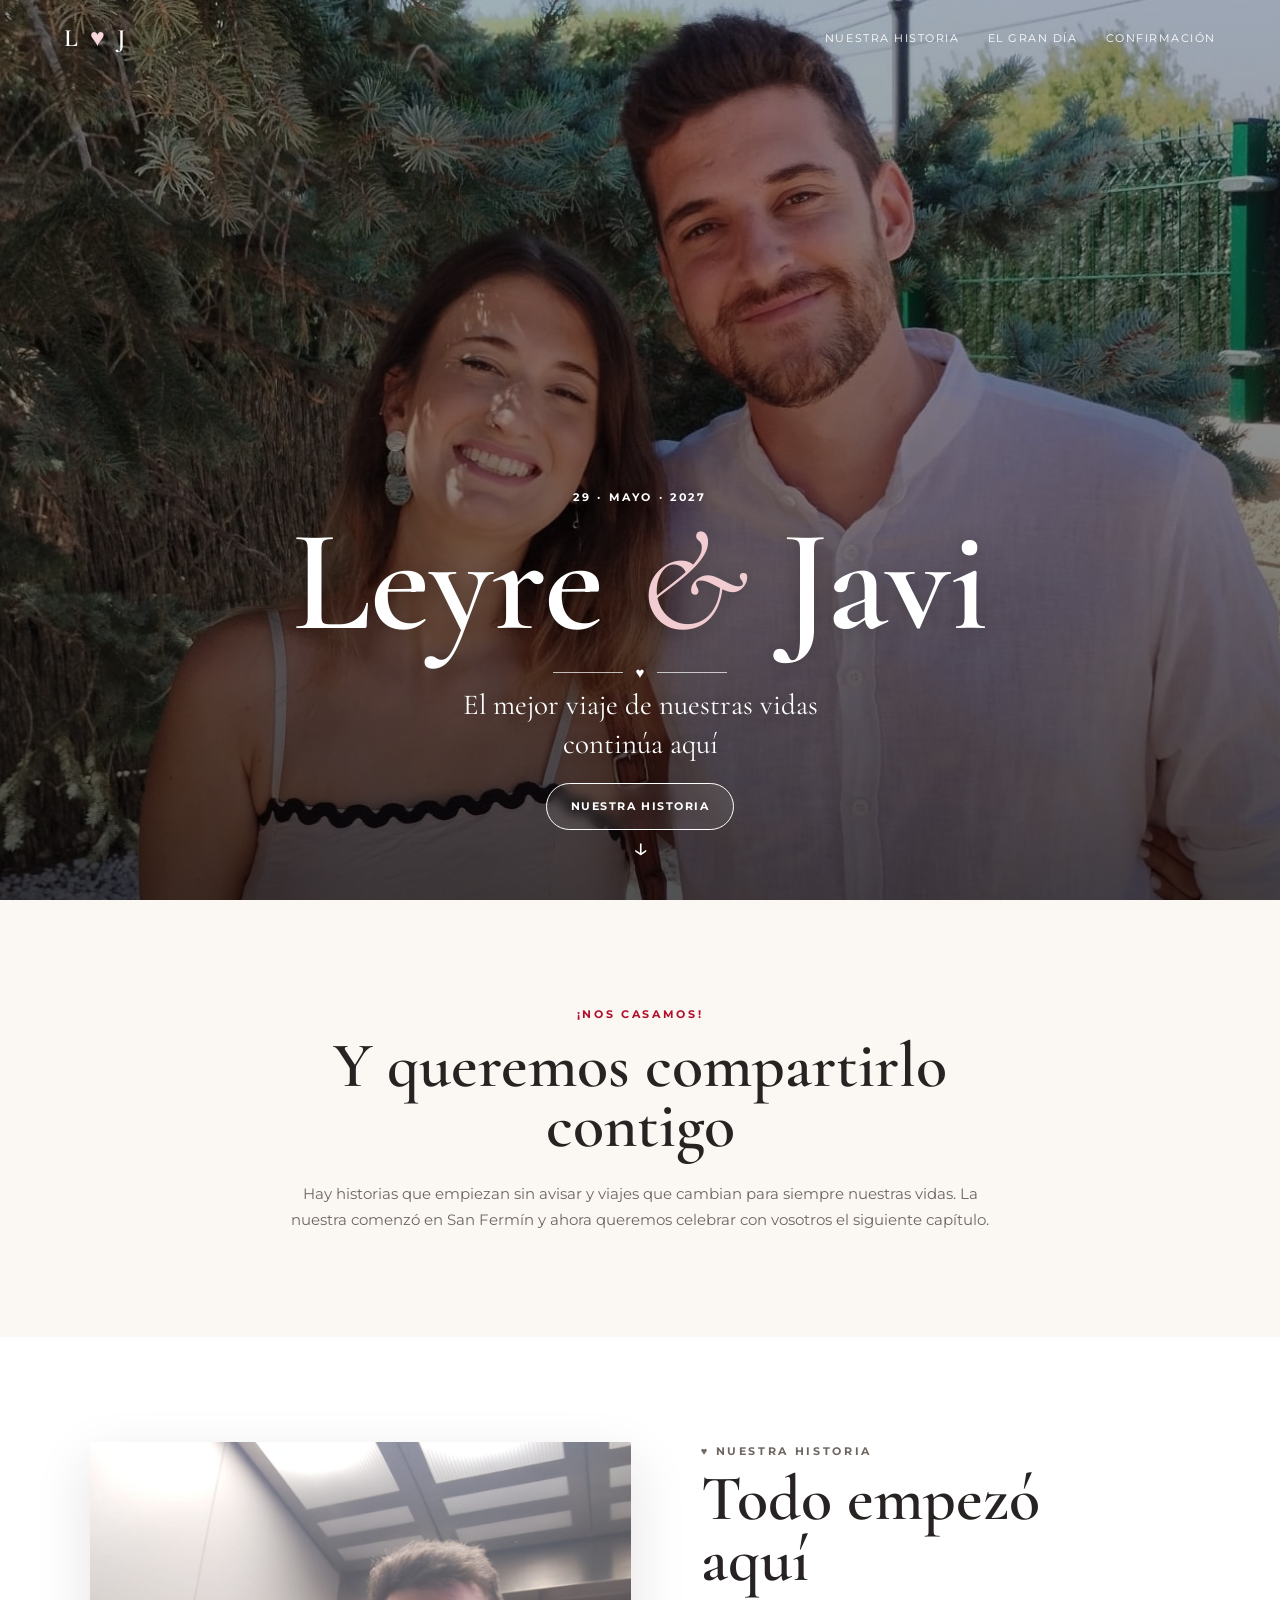
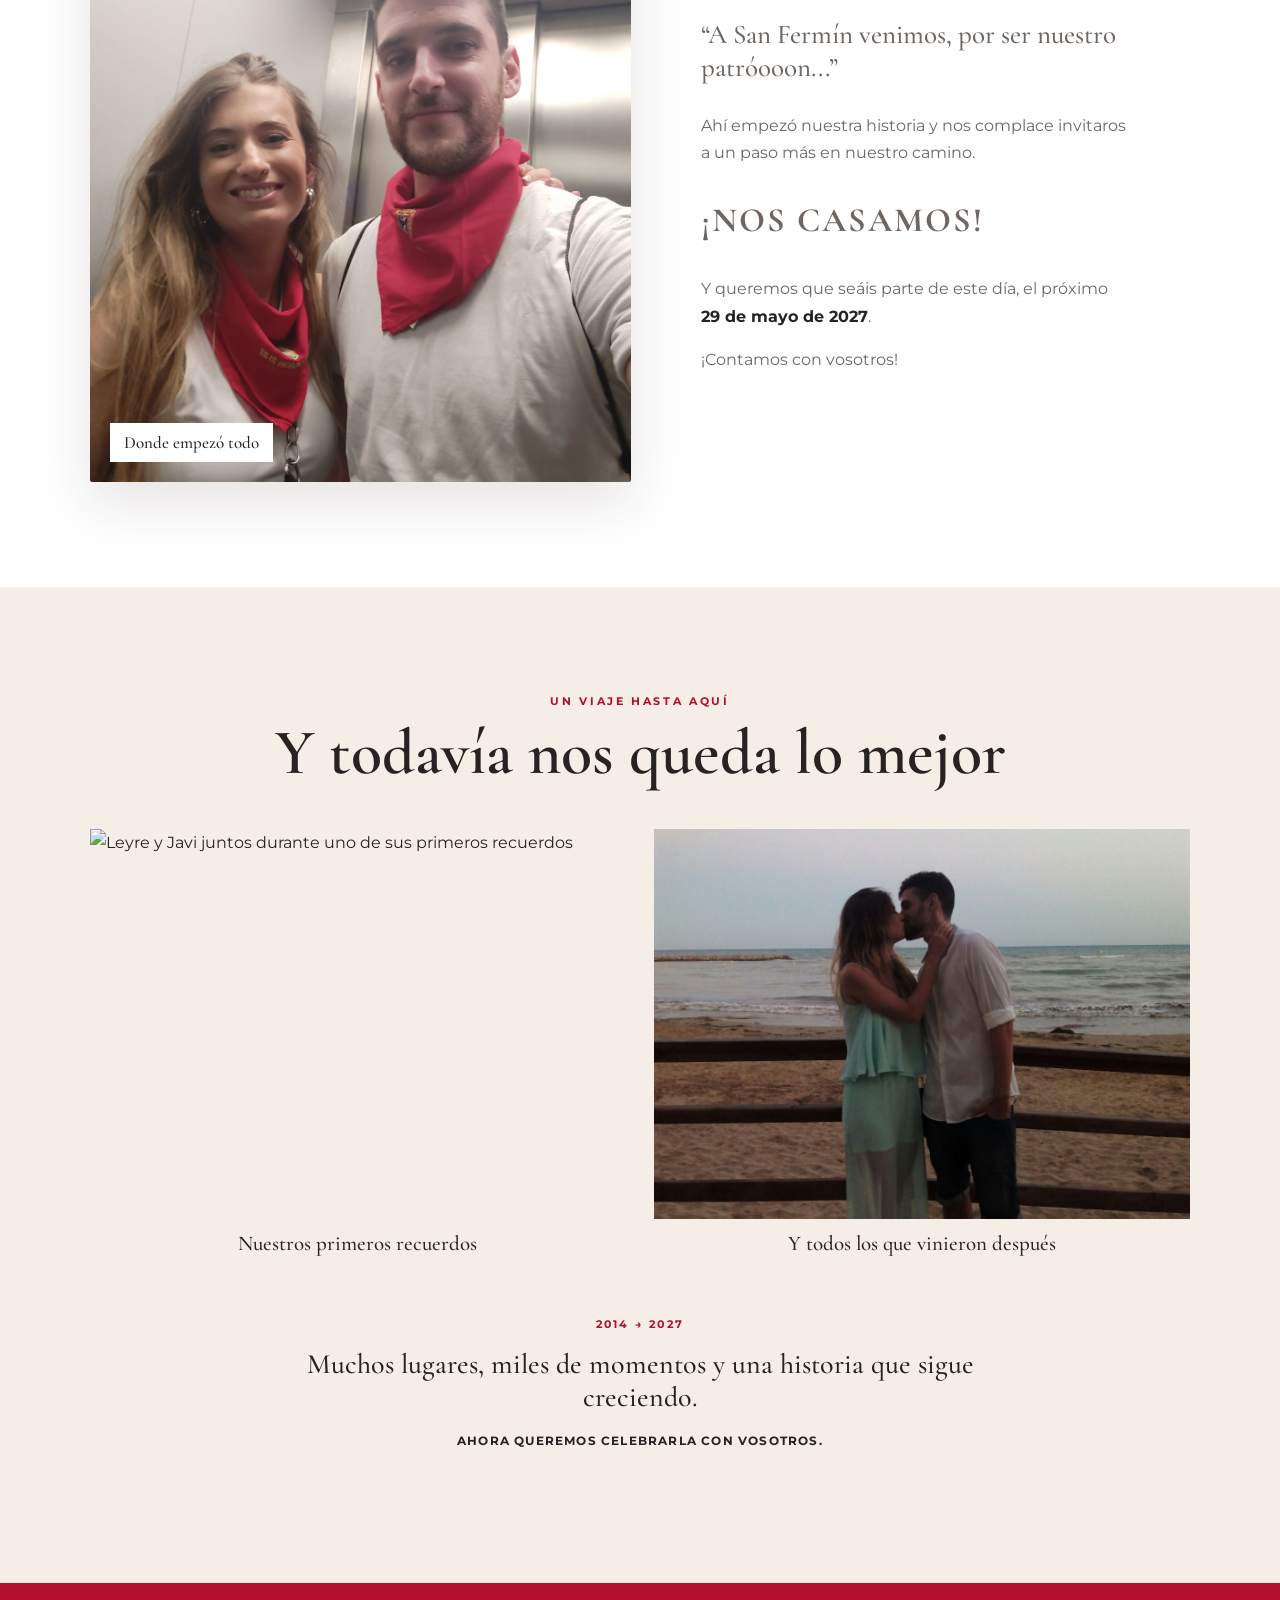
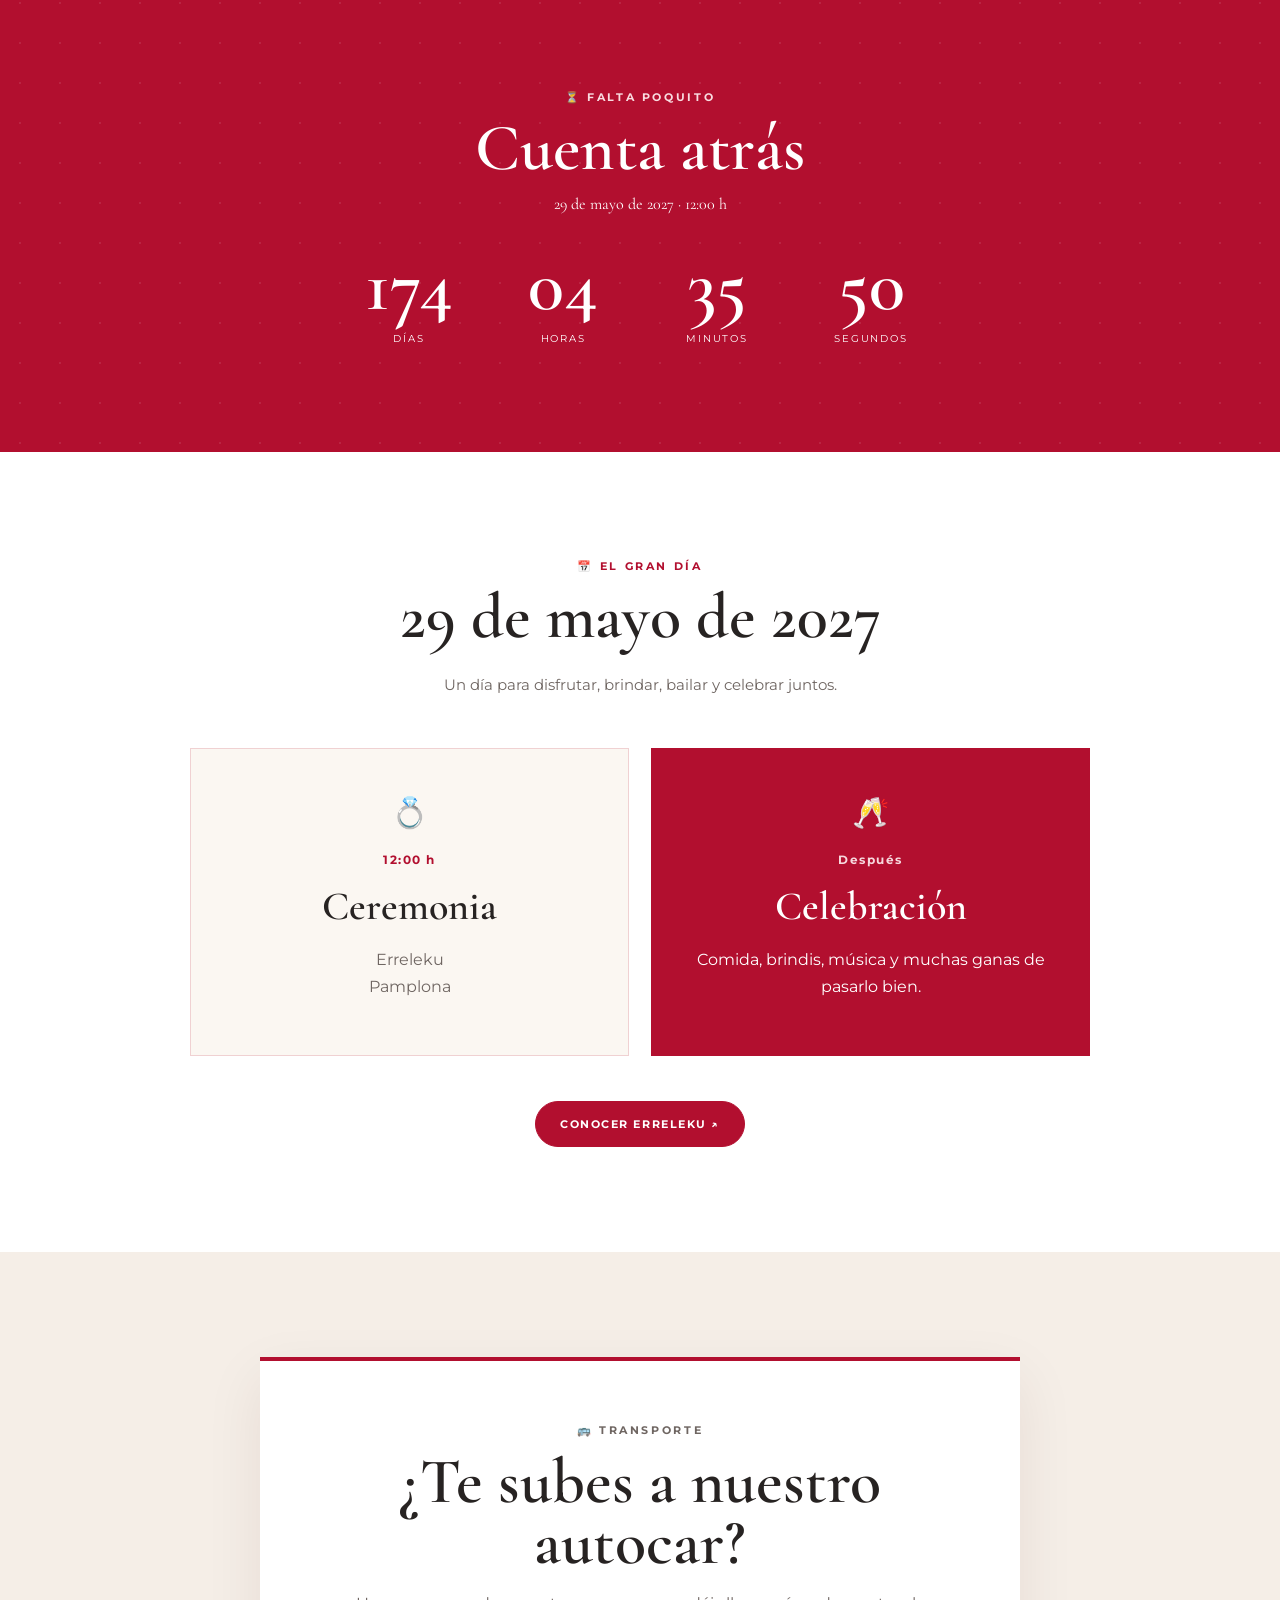
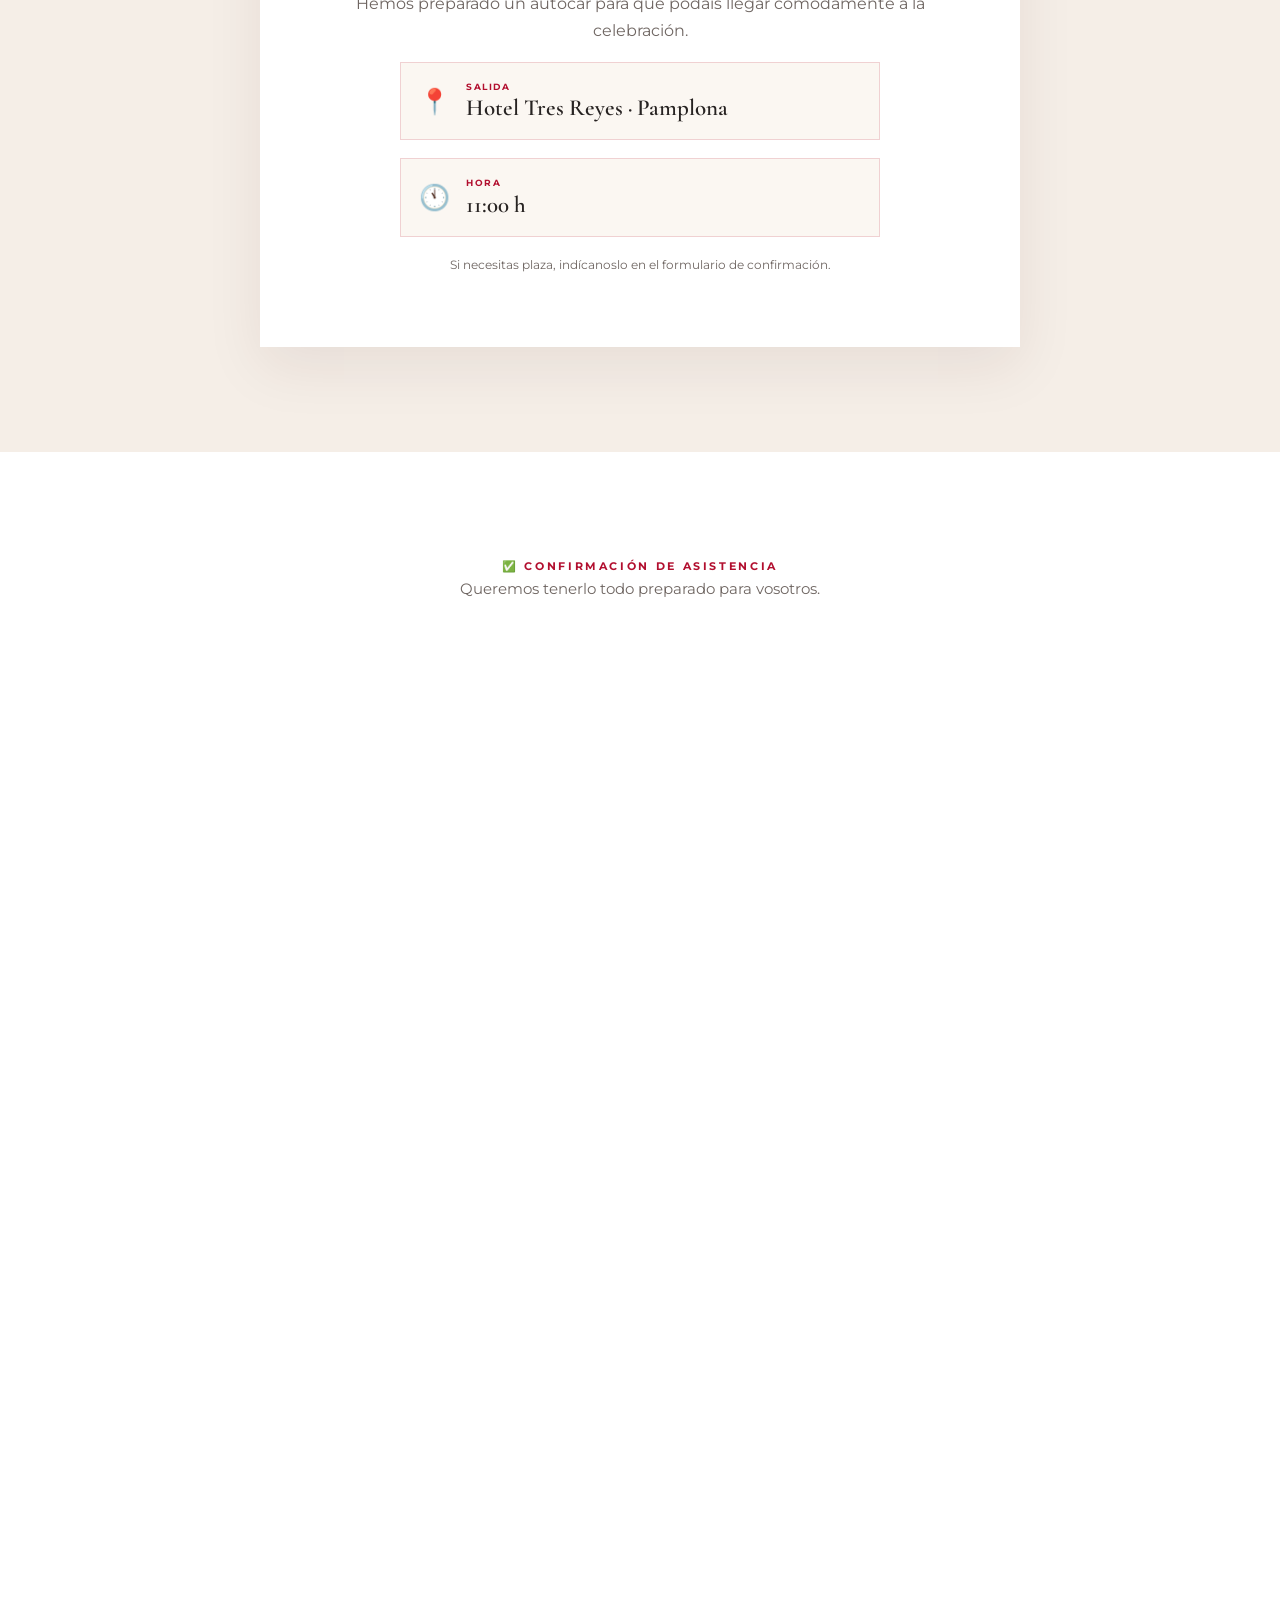
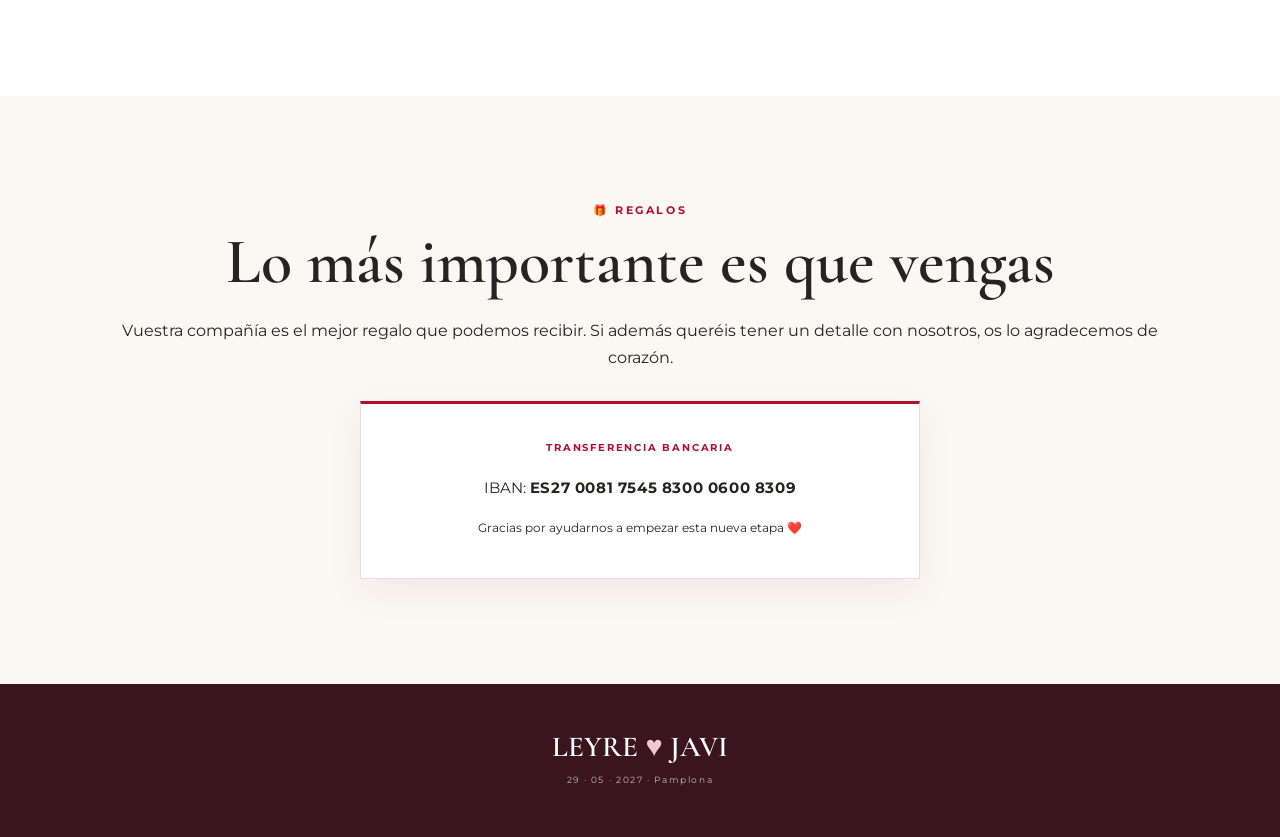
==== index.html @ 4e3e21c8 "Add files via upload" ====
<!DOCTYPE html>
<html lang="es">
<head>
  <meta charset="UTF-8" />
  <meta name="viewport" content="width=device-width, initial-scale=1.0" />
  <meta name="theme-color" content="#b20f2f" />
  <meta name="description" content="Acompaña a Leyre y Javi el 29 de mayo de 2027 en Erreleku, Pamplona. Toda la información de la boda y confirmación de asistencia." />
  <meta name="color-scheme" content="light" />
  <title>Leyre & Javi · 29.05.2027</title>
  <link rel="preconnect" href="https://fonts.googleapis.com">
  <link rel="preconnect" href="https://fonts.gstatic.com" crossorigin>
  <link href="https://fonts.googleapis.com/css2?family=Cormorant+Garamond:wght@400;500;600;700&family=Montserrat:wght@400;500;600;700&display=swap" rel="stylesheet">
  <link rel="stylesheet" href="styles.css" />
</head>
<body>
  <header class="hero" id="inicio">
    <img class="hero-image" src="leyre-javi-portada.jpeg" alt="Leyre y Javi" />
    <div class="hero-shade"></div>
    <nav class="nav">
      <a class="brand" href="#inicio">L <span>♥</span> J</a>
      <div class="nav-links">
        <a href="#historia">Nuestra historia</a>
        <a href="#dia">El gran día</a>
        <a href="#confirmacion">Confirmación</a>
      </div>
    </nav>
    <div class="hero-content">
      <p class="eyebrow">29 · MAYO · 2027</p>
      <h1>Leyre <em>&</em> Javi</h1>
      <div class="hero-rule"><span></span> ♥ <span></span></div>
      <p class="hero-subtitle">El mejor viaje de nuestras vidas<br>continúa aquí</p>
      <a class="button light" href="#historia">Nuestra historia</a>
    </div>
    <a class="scroll" href="#historia" aria-label="Bajar">↓</a>
  </header>

  <main>
    <section class="intro section">
      <p class="kicker">¡NOS CASAMOS!</p>
      <h2>Y queremos compartirlo contigo</h2>
      <p>Hay historias que empiezan sin avisar y viajes que cambian para siempre nuestras vidas. La nuestra comenzó en San Fermín y ahora queremos celebrar con vosotros el siguiente capítulo.</p>
    </section>

    <section id="historia" class="story section">
      <div class="story-main-photo photo-frame">
        <img src="leyre-javi-san-fermin.jpeg" alt="Leyre y Javi en San Fermín">
        <span class="photo-note">Donde empezó todo</span>
      </div>
      <div class="story-copy">
        <p class="kicker">♥ Nuestra historia</p>
        <h2>Todo empezó aquí</h2>
        <p class="quote">“A San Fermín venimos, por ser nuestro patróooon...”</p>
        <p>Ahí empezó nuestra historia y nos complace invitaros a un paso más en nuestro camino.</p>
        <p class="big-red">¡NOS CASAMOS!</p>
        <p>Y queremos que seáis parte de este día, el próximo <strong>29 de mayo de 2027</strong>.</p>
        <p>¡Contamos con vosotros!</p>
      </div>
    </section>

    <section class="journey section">
      <div class="journey-heading">
        <p class="kicker">Un viaje hasta aquí</p>
        <h2>Y todavía nos queda lo mejor</h2>
      </div>
      <div class="journey-grid">
        <figure>
          <img src="Gemini_Generated_Image" alt="Leyre y Javi juntos durante uno de sus primeros recuerdos">
          <figcaption>Nuestros primeros recuerdos</figcaption>
        </figure>
        <figure class="journey-feature">
          <img src="leyre-javi-playa.jpg" alt="Leyre y Javi junto al mar">
          <figcaption>Y todos los que vinieron después</figcaption>
        </figure>
        <div class="journey-text journey-text-wide"><span>2014 → 2027</span><p>Muchos lugares, miles de momentos y una historia que sigue creciendo.</p><strong>Ahora queremos celebrarla con vosotros.</strong></div>
      </div>
    </section>

    <section class="countdown-section section">
      <div class="pattern"></div>
      <div class="countdown-content">
        <p class="kicker">⏳ Falta poquito</p>
        <h2>Cuenta atrás</h2>
        <p class="countdown-date">29 de mayo de 2027 · 12:00 h</p>
        <div class="countdown" id="countdown">
          <div><strong id="days">000</strong><span>días</span></div>
          <div><strong id="hours">00</strong><span>horas</span></div>
          <div><strong id="minutes">00</strong><span>minutos</span></div>
          <div><strong id="seconds">00</strong><span>segundos</span></div>
        </div>
      </div>
    </section>

    <section id="dia" class="day section">
      <div class="section-heading">
        <p class="kicker">📅 El gran día</p>
        <h2>29 de mayo de 2027</h2>
        <p>Un día para disfrutar, brindar, bailar y celebrar juntos.</p>
      </div>
      <div class="timeline">
        <article class="event-card"><div class="event-icon">💍</div><p class="time">12:00 h</p><h3>Ceremonia</h3><p>Erreleku<br>Pamplona</p></article>
        <article class="event-card featured"><div class="event-icon">🥂</div><p class="time">Después</p><h3>Celebración</h3><p>Comida, brindis, música y muchas ganas de pasarlo bien.</p></article>
      </div>
      <a class="button" href="https://asadorerreleku.es/" target="_blank" rel="noopener noreferrer">Conocer Erreleku ↗</a>
    </section>

    <section class="bus section">
      <div class="bus-card">
        <p class="kicker">🚌 Transporte</p>
        <h2>¿Te subes a nuestro autocar?</h2>
        <p>Hemos preparado un autocar para que podáis llegar cómodamente a la celebración.</p>
        <div class="bus-detail"><span>📍</span><div><small>Salida</small><strong>Hotel Tres Reyes · Pamplona</strong></div></div>
        <div class="bus-detail"><span>🕚</span><div><small>Hora</small><strong>11:00 h</strong></div></div>
        <p class="bus-note">Si necesitas plaza, indícanoslo en el formulario de confirmación.</p>
      </div>
    </section>

    <section id="confirmacion" class="form-section section">
      <div class="section-heading">
        <p class="kicker">✅ Confirmación de asistencia</p>
        <p>Queremos tenerlo todo preparado para vosotros.</p>
      </div>
<div style="display: flex; justify-content: center; align-items: center; width: 100%; padding: 20px 0;">
    <iframe 
        src="https://docs.google.com/forms/d/e/1FAIpQLSeOpSRB6mVe7F-8yt76CAaBndwCuj9ku6tk3yL2OIfpjAcFjA/viewform?embedded=true" 
        width="640" 
        height="900" 
        frameborder="0" 
        marginheight="0" 
        marginwidth="0" 
        style="border:none; width: 100%; max-width: 640px; margin: 0 auto;">
        Cargando…
    </iframe>
</div>
    </section>

  </main>
<section class="gifts section">
      <p class="kicker">🎁 Regalos</p>
      <h2>Lo más importante es que vengas</h2>
      <p>Vuestra compañía es el mejor regalo que podemos recibir. Si además queréis tener un detalle con nosotros, os lo agradecemos de corazón.</p>
      <div class="account-card"><span class="account-label">TRANSFERENCIA BANCARIA</span><p class="account-number">IBAN: <strong>ES27 0081 7545 8300 0600 8309</strong></p><p class="account-note">Gracias por ayudarnos a empezar esta nueva etapa ❤️</p></div>
    </section>
  <footer><p>LEYRE <span>♥</span> JAVI</p><small>29 · 05 · 2027 · Pamplona</small></footer>
  <script src="script.js"></script>
</body>
</html>
---- styles.css ----
:root{--red:#b20f2f;--red-dark:#7f0821;--cream:#fbf7f2;--ink:#272322;--muted:#6f6662;--white:#fff;--line:rgba(178,15,47,.16)}
*{box-sizing:border-box}html{scroll-behavior:smooth}body{margin:0;color:var(--ink);background:var(--cream);font-family:Montserrat,Arial,sans-serif;line-height:1.7}img{display:block;max-width:100%}a{text-decoration:none;color:inherit}.section{padding:105px 7vw;position:relative}.hero{height:100vh;min-height:690px;position:relative;display:grid;place-items:center;overflow:hidden;color:#fff}.hero-image{position:absolute;inset:0;width:100%;height:100%;object-fit:cover;object-position:center 48%;transform:scale(1.08);filter:saturate(.88)}.hero-shade{position:absolute;inset:0;background:linear-gradient(180deg,rgba(0,0,0,.28),rgba(0,0,0,.48) 58%,rgba(0,0,0,.68))}.nav{position:absolute;top:0;left:0;right:0;z-index:3;display:flex;align-items:center;justify-content:space-between;padding:26px 5vw}.brand{font:600 25px/1 'Cormorant Garamond',serif;letter-spacing:.12em}.brand span{color:#f6d6d8}.nav-links{display:flex;gap:28px;font-size:11px;text-transform:uppercase;letter-spacing:.14em}.hero-content{position:relative;z-index:2;text-align:center;margin-top:55px;text-shadow:0 2px 18px rgba(0,0,0,.2)}.eyebrow,.kicker{font-size:11px;font-weight:700;letter-spacing:.24em;text-transform:uppercase}.hero h1{font:600 clamp(70px,12vw,145px)/.78 'Cormorant Garamond',serif;margin:26px 0 16px}.hero h1 em{font-weight:400;color:#f1cdd2}.hero-rule{display:flex;align-items:center;justify-content:center;gap:13px;font-size:15px}.hero-rule span{width:70px;height:1px;background:rgba(255,255,255,.7)}.hero-subtitle{font:400 clamp(19px,2.4vw,29px)/1.35 'Cormorant Garamond',serif;margin:22px 0 30px}.button{display:inline-block;border:1px solid var(--red);background:var(--red);color:#fff;padding:13px 24px;border-radius:100px;font-size:11px;font-weight:700;letter-spacing:.14em;text-transform:uppercase;transition:.25s}.button:hover{transform:translateY(-2px);background:var(--red-dark)}.button.light{border-color:#fff;background:rgba(255,255,255,.08);backdrop-filter:blur(6px)}.button.light:hover{background:#fff;color:var(--red)}.scroll{position:absolute;bottom:28px;z-index:3;color:#fff;font-size:28px;animation:bounce 1.8s infinite}@keyframes bounce{50%{transform:translateY(7px)}}
.intro{text-align:center;max-width:880px;margin:auto}.intro h2,.section-heading h2,.story h2,.journey h2,.bus h2,.gifts h2{font:600 clamp(42px,5vw,67px)/.95 'Cormorant Garamond',serif;margin:12px 0 24px}.intro>p:last-child,.section-heading>p:last-child{max-width:720px;margin:auto;color:var(--muted);font-size:15px}.kicker{color:var(--red);margin:0}.story{display:grid;grid-template-columns:minmax(300px,1.05fr) minmax(300px,.95fr);gap:70px;align-items:center;background:#fff}.story-main-photo{grid-row:span 2}.photo-frame{position:relative}.photo-frame img{width:100%;height:640px;object-fit:cover;border-radius:2px;box-shadow:0 20px 55px rgba(61,29,29,.13)}.photo-note{position:absolute;left:20px;bottom:20px;background:#fff;padding:9px 14px;font:500 17px 'Cormorant Garamond',serif}.story-copy{padding-right:5vw}.story-copy h2{margin-top:8px}.quote{font:500 27px/1.25 'Cormorant Garamond',serif;color:var(--red)}.big-red{font:700 34px 'Cormorant Garamond',serif;color:var(--red);letter-spacing:.06em}.story-copy p{color:var(--muted)}.story-copy strong{color:var(--ink)}.journey{background:#f5eee7}.journey-heading{text-align:center;margin-bottom:45px}.journey-grid{max-width:1120px;margin:auto;display:grid;grid-template-columns:1fr 1fr;gap:28px;align-items:start}.journey figure{margin:0}.journey figure img{height:390px;width:100%;object-fit:cover}.journey-feature img{height:390px}.journey figcaption{font:500 21px 'Cormorant Garamond',serif;padding:12px 0 0;text-align:center;color:var(--ink)}.journey-text{padding:25px 10px;grid-column:1/-1;text-align:center}.journey-text span{font-size:11px;letter-spacing:.2em;color:var(--red);font-weight:700}.journey-text p{font:500 28px/1.18 'Cormorant Garamond',serif;max-width:700px;margin:12px auto}.journey-text strong{font-size:12px;text-transform:uppercase;letter-spacing:.1em}.countdown-section{overflow:hidden;background:var(--red);color:#fff;text-align:center}.pattern{position:absolute;inset:0;opacity:.09;background-image:radial-gradient(circle at 20px 20px,#fff 1.2px,transparent 1.3px);background-size:40px 40px}.countdown-content{position:relative}.countdown-content .kicker{color:#f9dce0}.countdown-content h2{font:600 66px/.9 'Cormorant Garamond',serif;margin:12px 0}.countdown-date{font:16px 'Cormorant Garamond',serif}.countdown{display:flex;justify-content:center;gap:clamp(18px,5vw,75px);margin-top:38px}.countdown div{min-width:90px}.countdown strong{display:block;font:600 clamp(42px,6vw,75px)/.9 'Cormorant Garamond',serif}.countdown span{display:block;font-size:10px;text-transform:uppercase;letter-spacing:.18em;margin-top:10px}.day{background:#fff;text-align:center}.section-heading{text-align:center;margin-bottom:50px}.timeline{max-width:900px;margin:0 auto 45px;display:grid;grid-template-columns:1fr 1fr;gap:22px}.event-card{padding:38px 28px;border:1px solid var(--line);background:var(--cream)}.event-card.featured{background:var(--red);color:#fff;border-color:var(--red)}.event-icon{font-size:30px}.time{color:var(--red);font-weight:700;font-size:12px;letter-spacing:.12em}.featured .time{color:#f7d9de}.event-card h3{font:600 40px 'Cormorant Garamond',serif;margin:4px}.event-card p:last-child{color:var(--muted)}.featured p:last-child{color:#fff}.bus{background:#f5eee7;text-align:center}.bus-card{max-width:760px;margin:auto;padding:60px 7vw;background:#fff;box-shadow:0 20px 55px rgba(61,29,29,.08);border-top:4px solid var(--red)}.bus h2{margin-bottom:15px}.bus-card>p{color:var(--muted)}.bus-detail{display:flex;gap:16px;text-align:left;align-items:center;max-width:480px;margin:18px auto;padding:16px 18px;border:1px solid var(--line);background:var(--cream)}.bus-detail>span{font-size:25px}.bus-detail small{display:block;color:var(--red);font-size:9px;font-weight:700;letter-spacing:.18em;text-transform:uppercase}.bus-detail strong{font:600 23px 'Cormorant Garamond',serif}.bus-note{font-size:12px!important}.form-section{background:#fff}.rsvp-form{max-width:700px;margin:auto;display:grid;gap:22px}.rsvp-form>label,.rsvp-form fieldset{display:block;border:0;margin:0;padding:0}.rsvp-form>label{font-size:11px;font-weight:700;letter-spacing:.12em;text-transform:uppercase}.rsvp-form input[type=text],.rsvp-form textarea{width:100%;margin-top:8px;padding:15px 16px;border:1px solid #ddd;border-radius:2px;background:#fff;font:14px Montserrat;color:var(--ink);resize:vertical}.rsvp-form fieldset{padding:22px;border:1px solid #e7ded8}.rsvp-form legend{font:600 25px 'Cormorant Garamond',serif;padding:0 8px}.choice{display:block;margin:10px 0;font-size:13px}.choice input{accent-color:var(--red);margin-right:8px}.field-note{font-size:11px;color:var(--muted);margin:8px 0}.gifts{text-align:center;background:var(--cream)}.gifts>p:last-child{max-width:650px;margin:auto;color:var(--muted)}footer{background:#3a151d;color:#fff;text-align:center;padding:45px 20px}footer p{font:600 29px 'Cormorant Garamond',serif;margin:0}footer span{color:#f2c7ce}footer small{font-size:9px;letter-spacing:.18em;opacity:.7}
@media(max-width:800px){.section{padding:78px 6vw}.nav-links{display:none}.hero{min-height:650px}.hero-image{object-position:center 48%;transform:scale(1.12)}.hero h1{font-size:76px}.story{grid-template-columns:1fr;gap:32px}.story-main-photo{grid-row:auto}.photo-frame img{height:470px}.story-copy{padding:0}.journey-grid{grid-template-columns:1fr}.journey figure img,.journey-feature img{height:420px}.journey-text{text-align:center}.timeline{grid-template-columns:1fr}.countdown{gap:9px}.countdown div{min-width:67px}.countdown strong{font-size:44px}.countdown span{font-size:8px}.bus-card{padding:45px 6vw}.bus-detail strong{font-size:20px}}
@media(max-width:430px){.hero h1{font-size:65px}.hero-subtitle{font-size:22px}.photo-frame img{height:420px}.countdown strong{font-size:37px}.countdown div{min-width:60px}.countdown span{letter-spacing:.08em}.bus-detail strong{font-size:18px}}

.account-card{max-width:560px;margin:30px auto 0;padding:28px 24px;background:#fff;border:1px solid var(--line);border-top:3px solid var(--red);box-shadow:0 12px 35px rgba(61,29,29,.06)}.account-label{font-size:10px;letter-spacing:.18em;color:var(--red);font-weight:700}.account-number{font-size:15px;color:var(--ink)!important;overflow-wrap:anywhere}.account-number strong{letter-spacing:.04em}.account-note{font-size:12px}

/* Acabado final: accesibilidad, foco visible y adaptación móvil */
:focus-visible{outline:3px solid #d68b99;outline-offset:4px}
button:disabled{opacity:.75;cursor:wait;transform:none}
.hero-image{object-position:center 43%;transform:scale(1.035)}
.submit-button{width:100%;justify-self:center;min-height:52px;cursor:pointer;font-family:Montserrat,Arial,sans-serif}
.submit-button span{margin-left:8px;color:#f8dce1}
.privacy-note{font-size:11px;line-height:1.6;text-align:center;color:var(--muted);margin:-8px auto 0;max-width:560px}
.account-number{line-height:1.9}
.account-number strong{display:inline-block}
.thanks-page{min-height:100vh;display:grid;place-items:center;padding:24px;background:linear-gradient(135deg,#fbf7f2 0%,#f5e7e4 100%)}
.thanks-card{width:min(100%,620px);padding:clamp(30px,7vw,70px);background:#fff;text-align:center;box-shadow:0 24px 70px rgba(61,29,29,.1);border-top:4px solid var(--red)}
.thanks-heart{font-size:36px;color:var(--red);margin:20px 0 0}
.thanks-card h1{font:600 clamp(48px,8vw,76px)/1 'Cormorant Garamond',serif;margin:8px 0 20px}
.thanks-card>p:not(.kicker):not(.thanks-date){color:var(--muted);max-width:430px;margin:0 auto 24px}
.thanks-date{font-size:10px;letter-spacing:.18em;color:var(--red);font-weight:700;margin:28px 0}
@media(max-width:800px){
  .hero{height:100svh;min-height:620px;max-height:900px}
  .hero-image{object-position:center 38%;transform:scale(1.025)}
  .nav{padding:20px 6vw}
  .hero-content{margin:35px 5vw 0}
  .section{padding:68px 6vw}
  .intro h2,.section-heading h2,.story h2,.journey h2,.bus h2,.gifts h2{line-height:1.02}
  .photo-frame img{height:auto;aspect-ratio:4/5;object-position:center 35%}
  .journey figure img,.journey-feature img{height:auto;aspect-ratio:4/3;object-fit:cover}
  .rsvp-form{gap:18px}
  .rsvp-form fieldset{padding:18px 16px}
  .rsvp-form legend{font-size:24px;line-height:1.15}
  .choice{display:flex;align-items:flex-start;gap:7px;padding:5px 0;line-height:1.5}
  .choice input{flex:0 0 auto;margin-top:4px;margin-right:4px;width:17px;height:17px}
  .rsvp-form input[type=text],.rsvp-form textarea{font-size:16px;padding:14px}
  .gifts{padding:28px 0}
  .account-card{padding:22px 16px;margin-top:22px}
  .account-number{font-size:13px}
  .account-number strong{font-size:14px;letter-spacing:.015em}
  .submit-button{position:relative;min-height:56px;font-size:12px}
}
@media(max-width:430px){
  .hero{min-height:590px}
  .hero-image{object-position:center 36%;transform:scale(1.02)}
  .hero h1{font-size:clamp(58px,15vw,68px)}
  .eyebrow{font-size:10px}
  .hero-subtitle{font-size:21px}
  .countdown{gap:6px}
  .countdown div{min-width:0;flex:1}
  .countdown strong{font-size:clamp(32px,9vw,39px)}
  .countdown span{font-size:8px;letter-spacing:.04em}
  .bus-detail{padding:13px 12px}
  .bus-detail strong{font-size:18px}
  .account-number strong{display:block;margin-top:4px}
}
@media(prefers-reduced-motion:reduce){html{scroll-behavior:auto}*,*::before,*::after{animation-duration:.01ms!important;animation-iteration-count:1!important;transition-duration:.01ms!important}}
.hero {
    background-position: center 20% !important;
    display: flex !important;
    flex-direction: column !important;
    justify-content: flex-end !important;
    padding-bottom: 50px !important;
}

.hero-content, .hero h1, .hero p {
    margin-top: auto !important;
    margin-bottom: 20px !important;
}
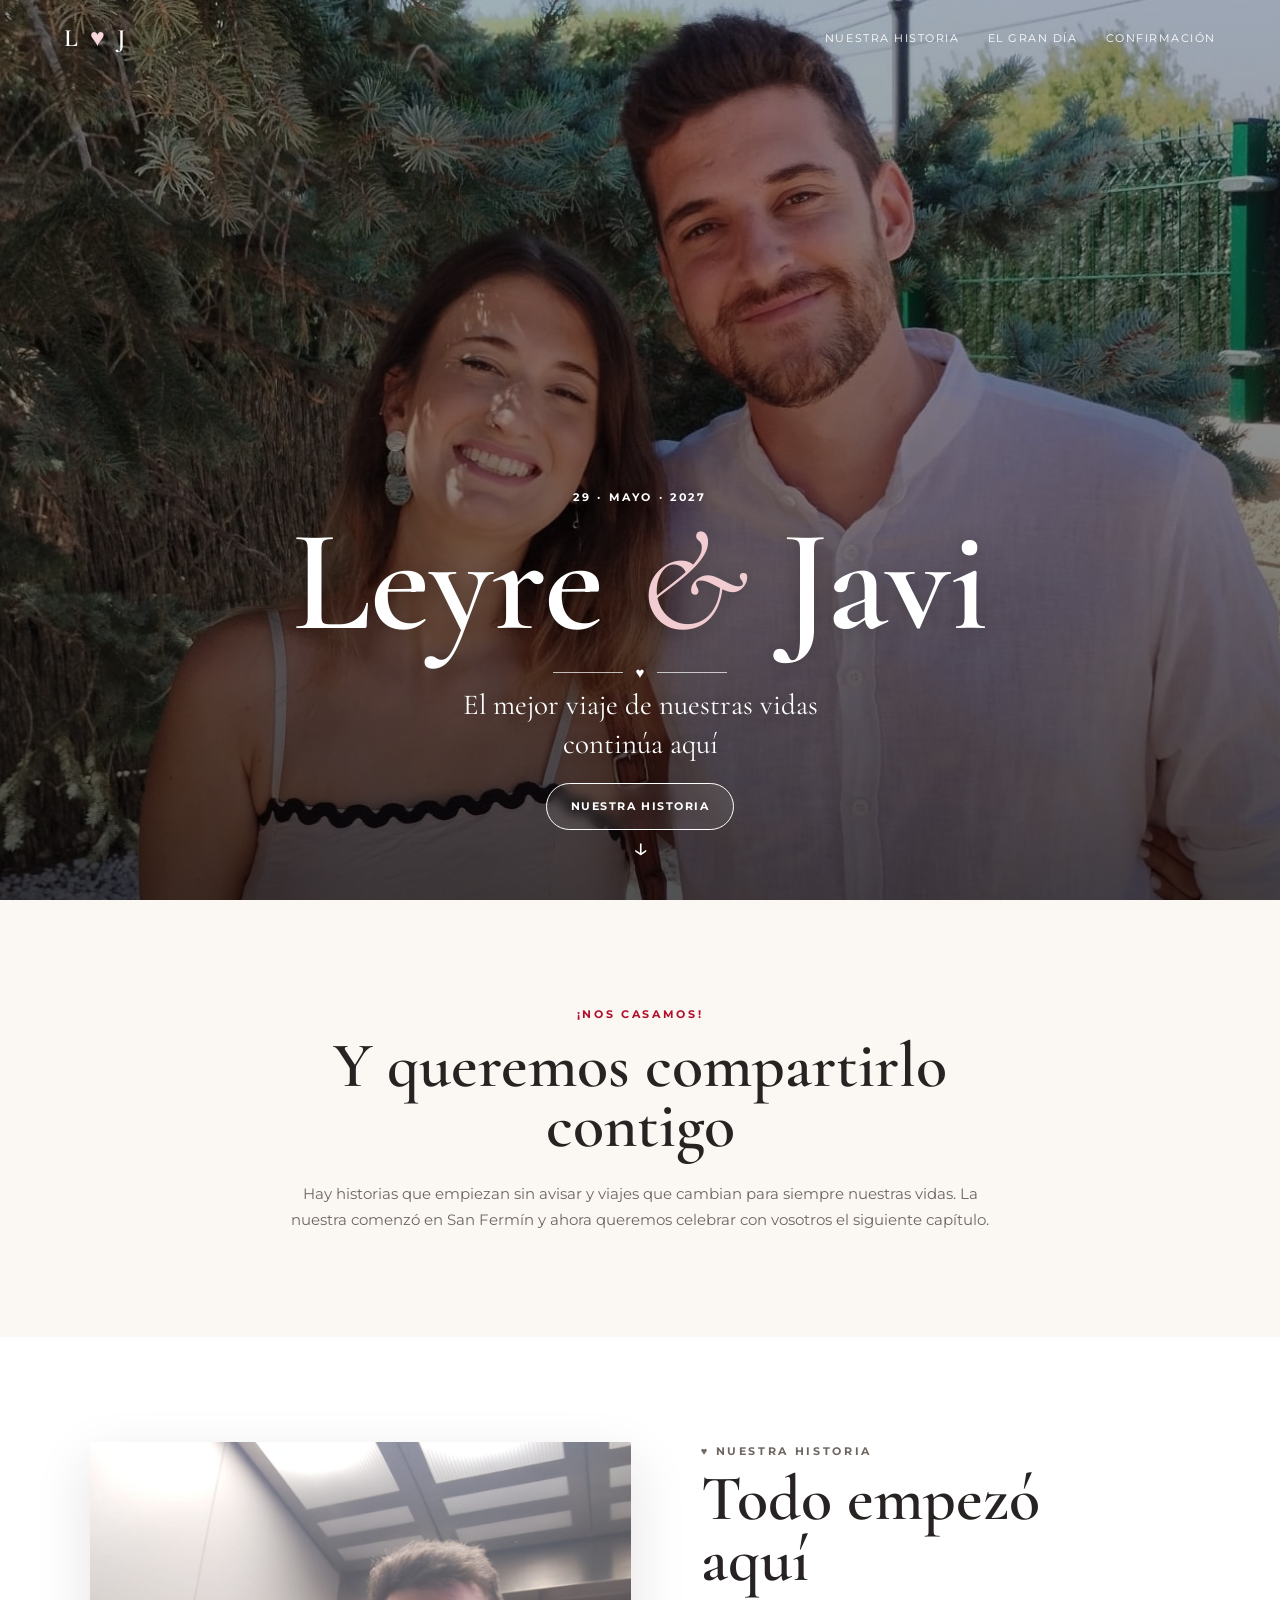
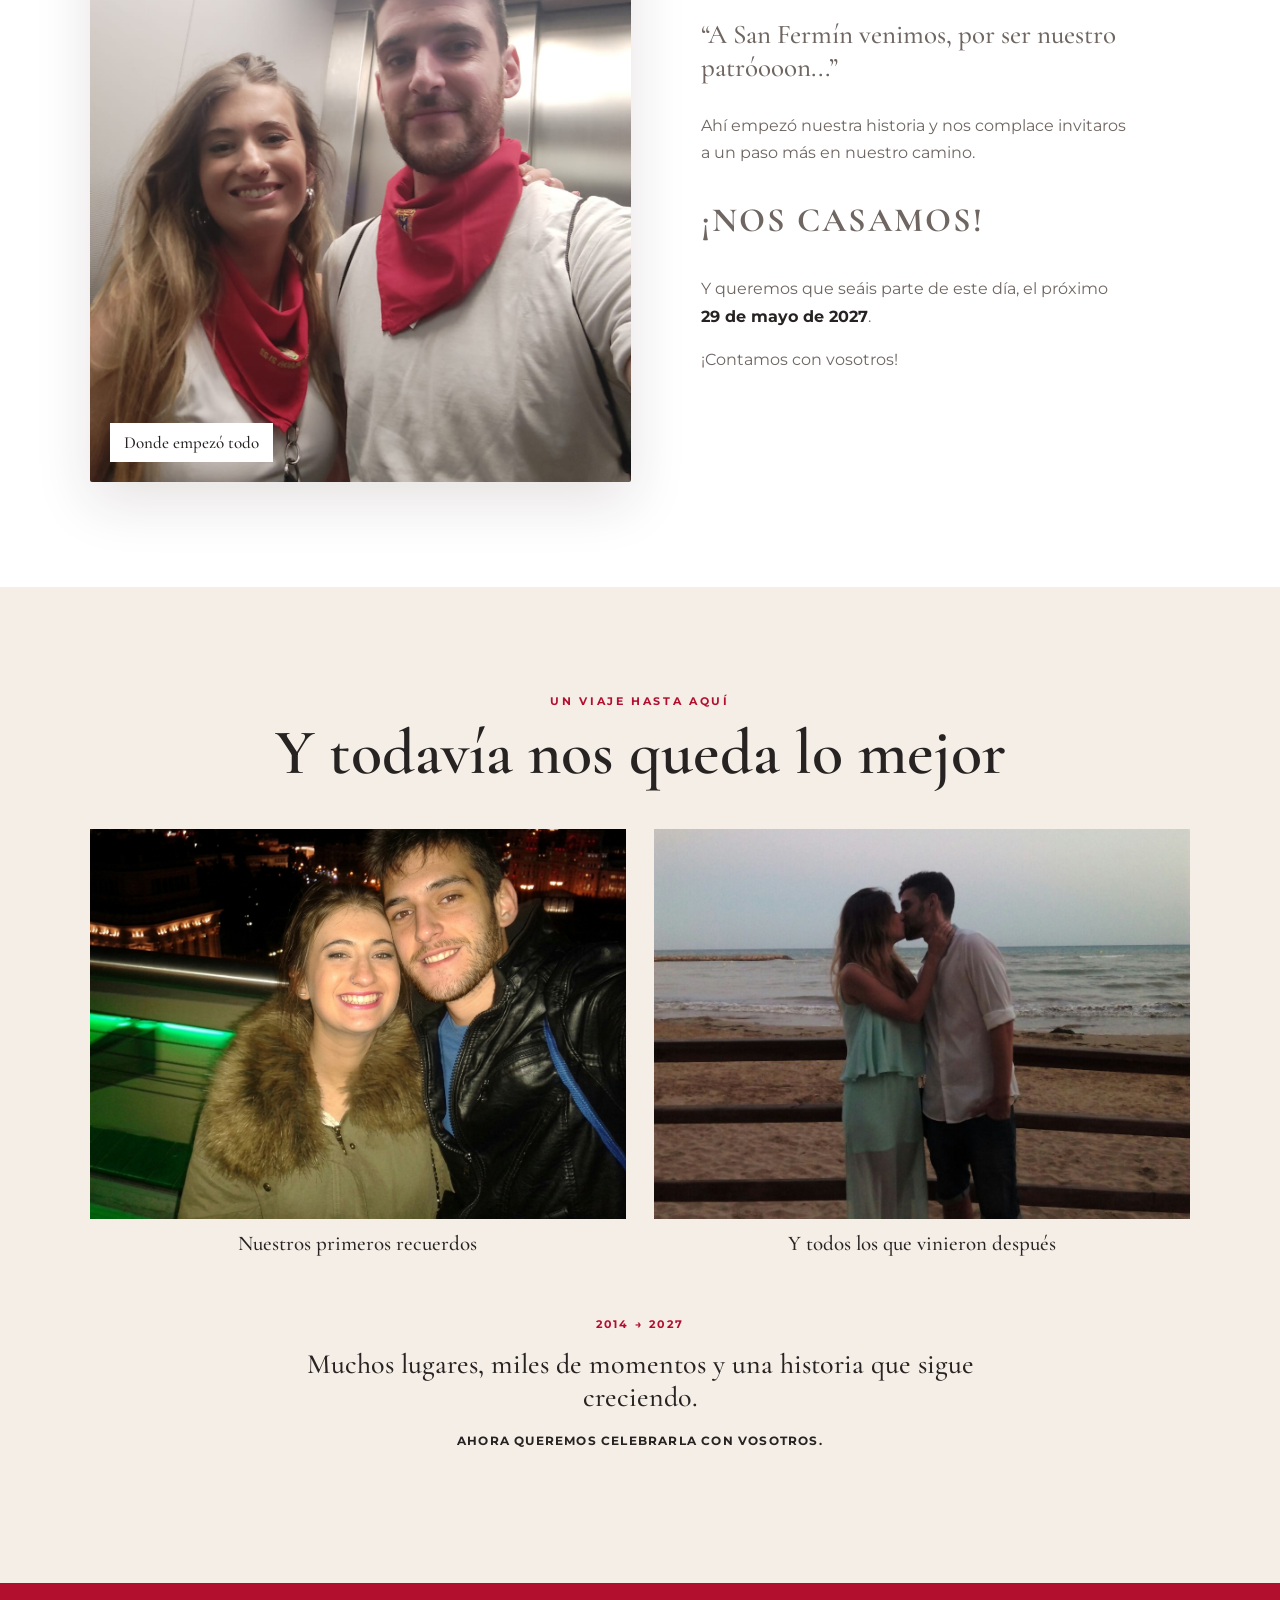
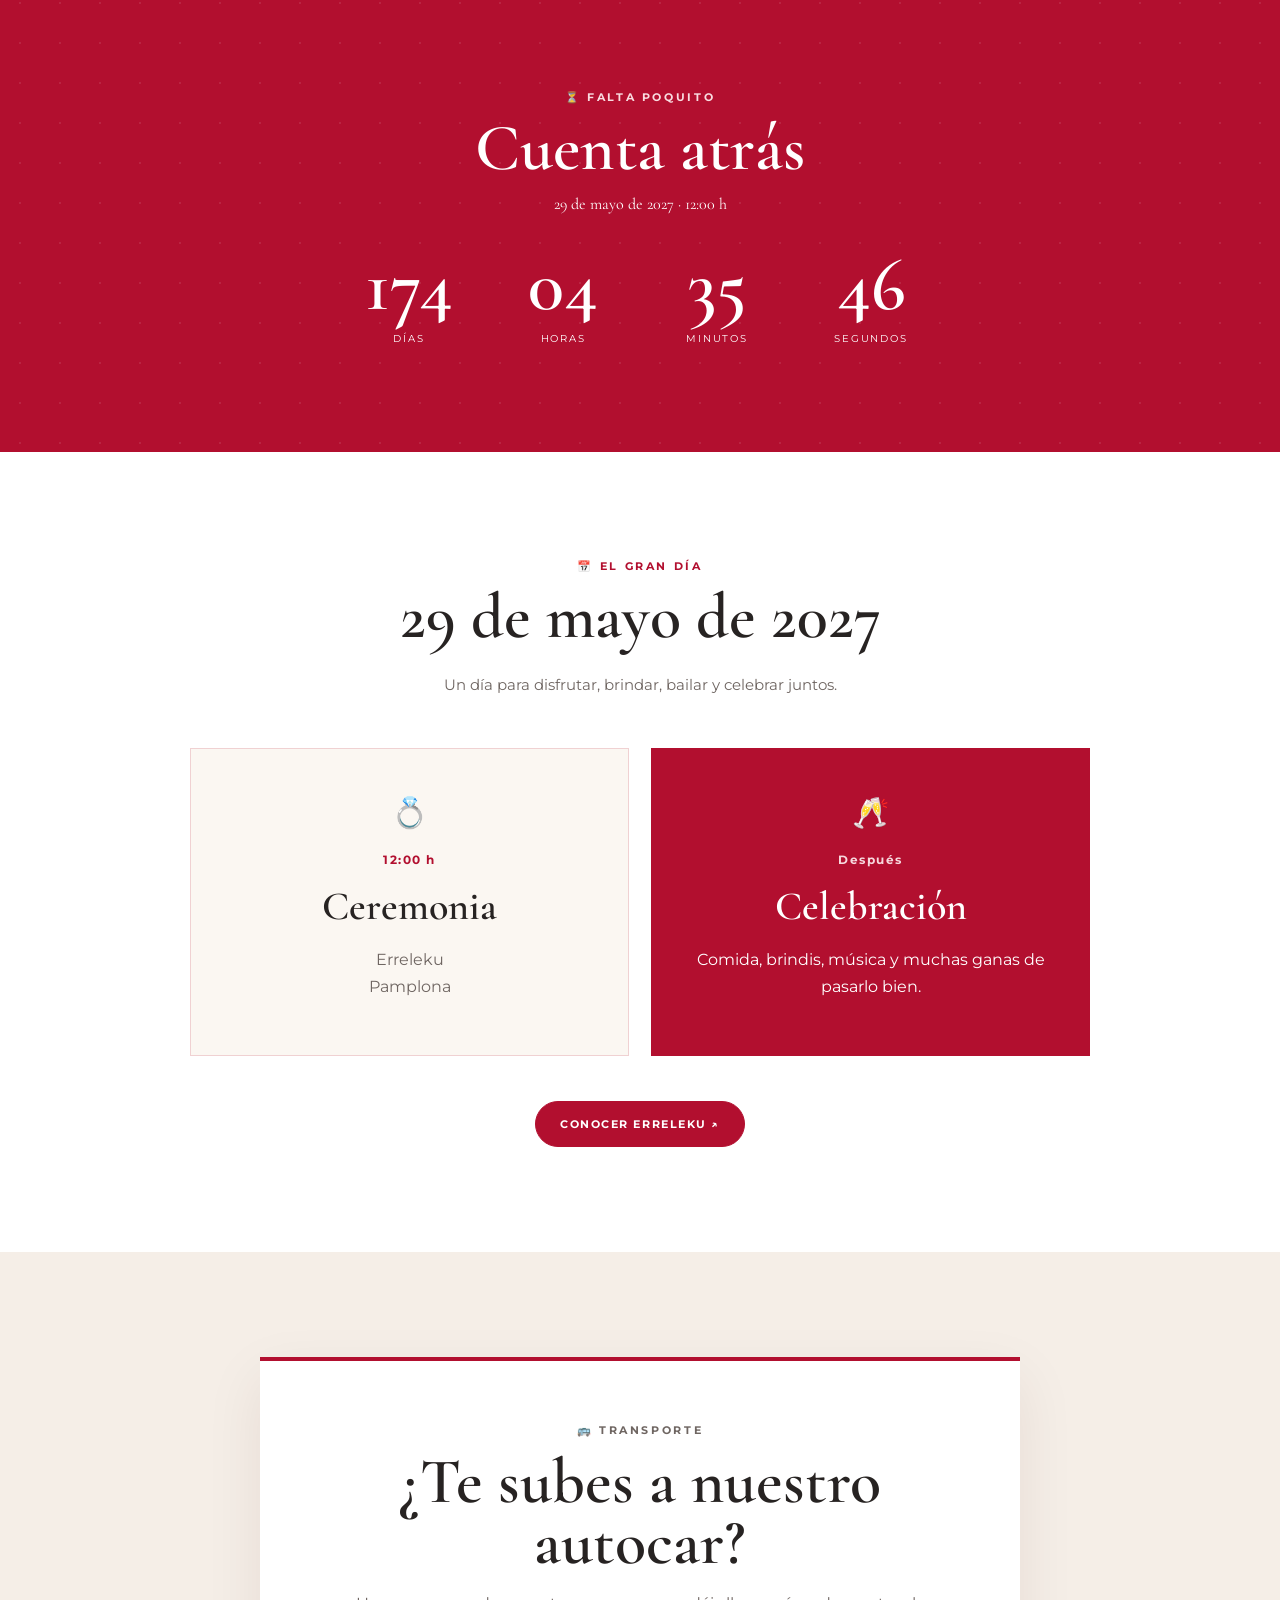
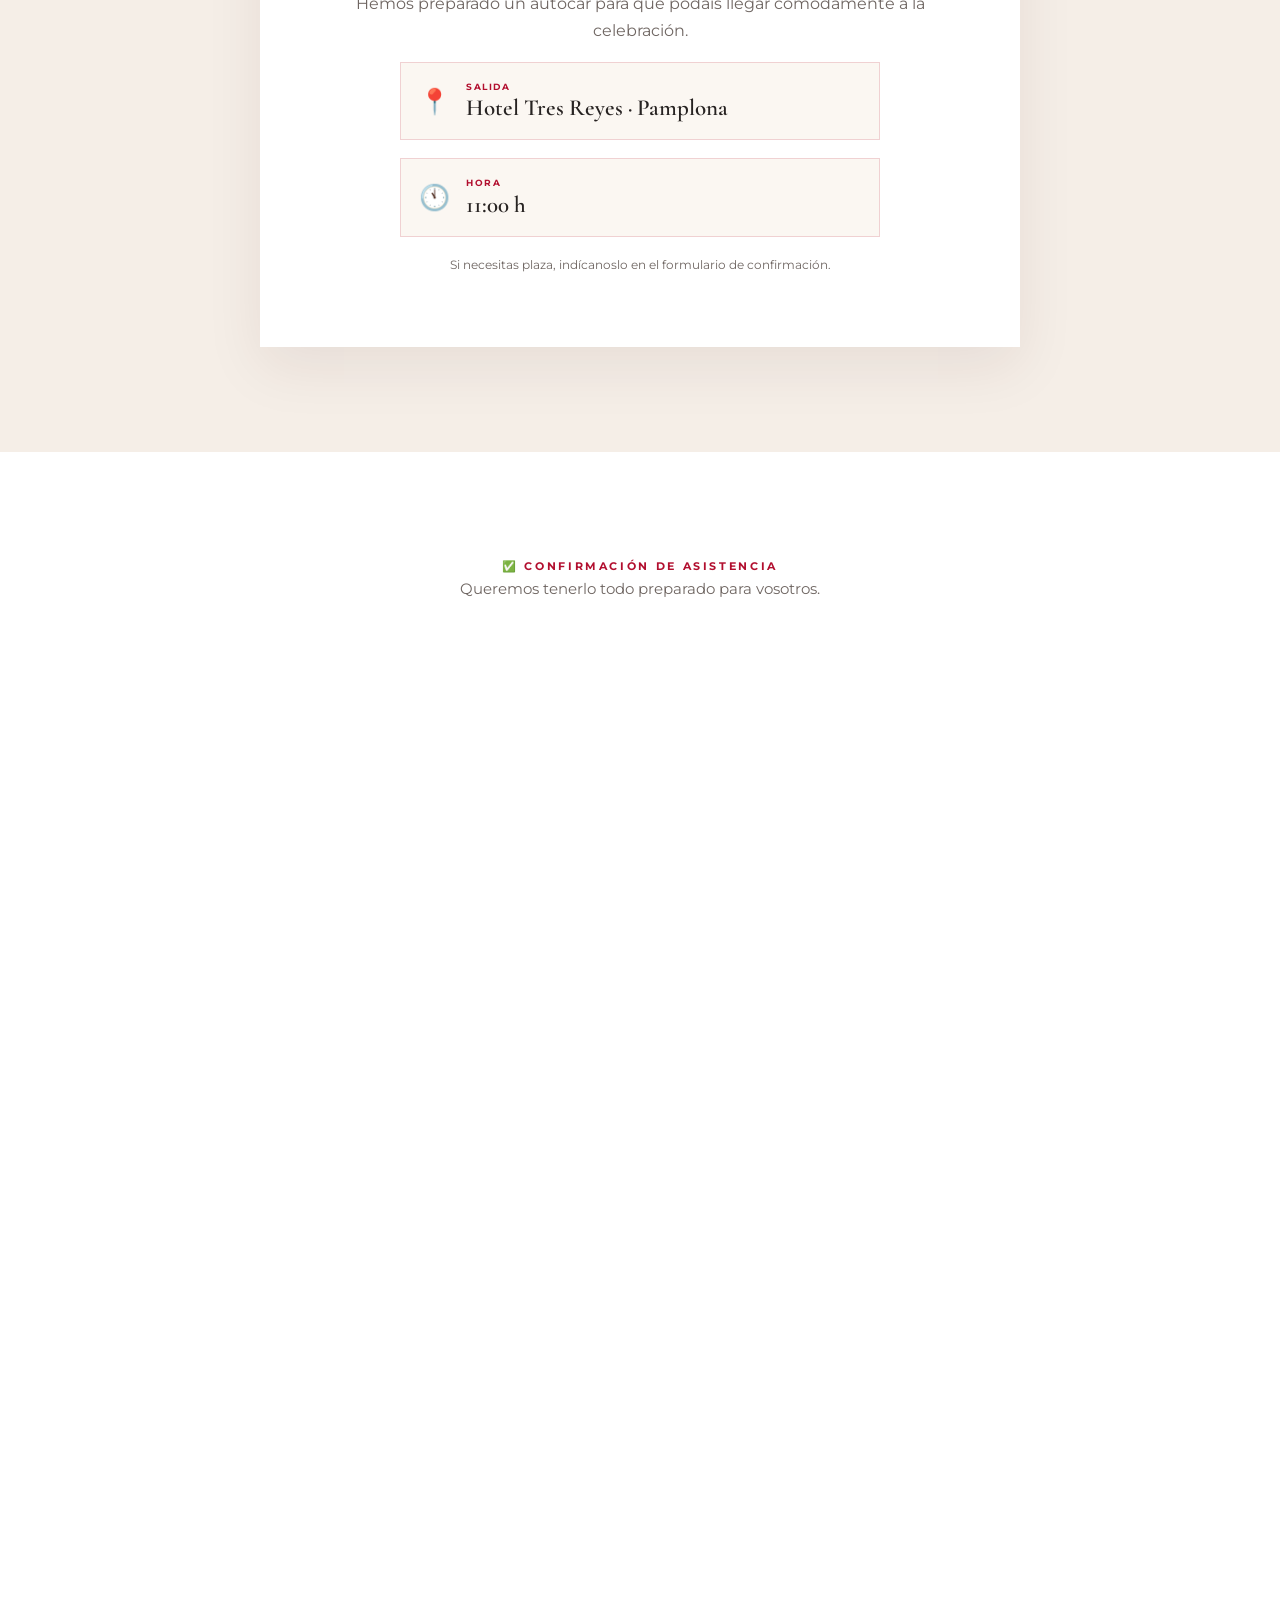
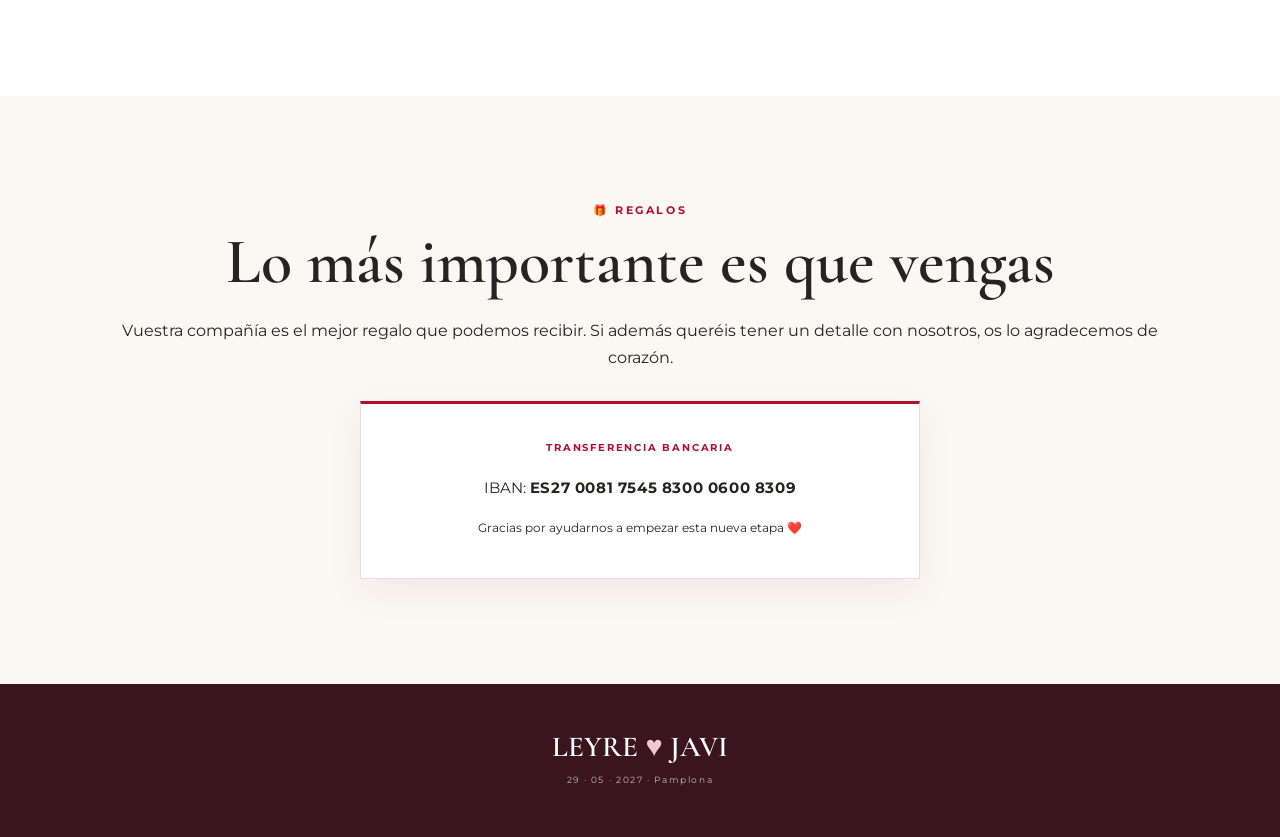
==== commit a41b6e25: "Update index.html" ====
--- a/index.html
+++ b/index.html
@@ -64,7 +64,7 @@
       </div>
       <div class="journey-grid">
         <figure>
-          <img src="Gemini_Generated_Image" alt="Leyre y Javi juntos durante uno de sus primeros recuerdos">
+          <img src="Gemini_Generated_Image.jpg" alt="Leyre y Javi juntos durante uno de sus primeros recuerdos">
           <figcaption>Nuestros primeros recuerdos</figcaption>
         </figure>
         <figure class="journey-feature">
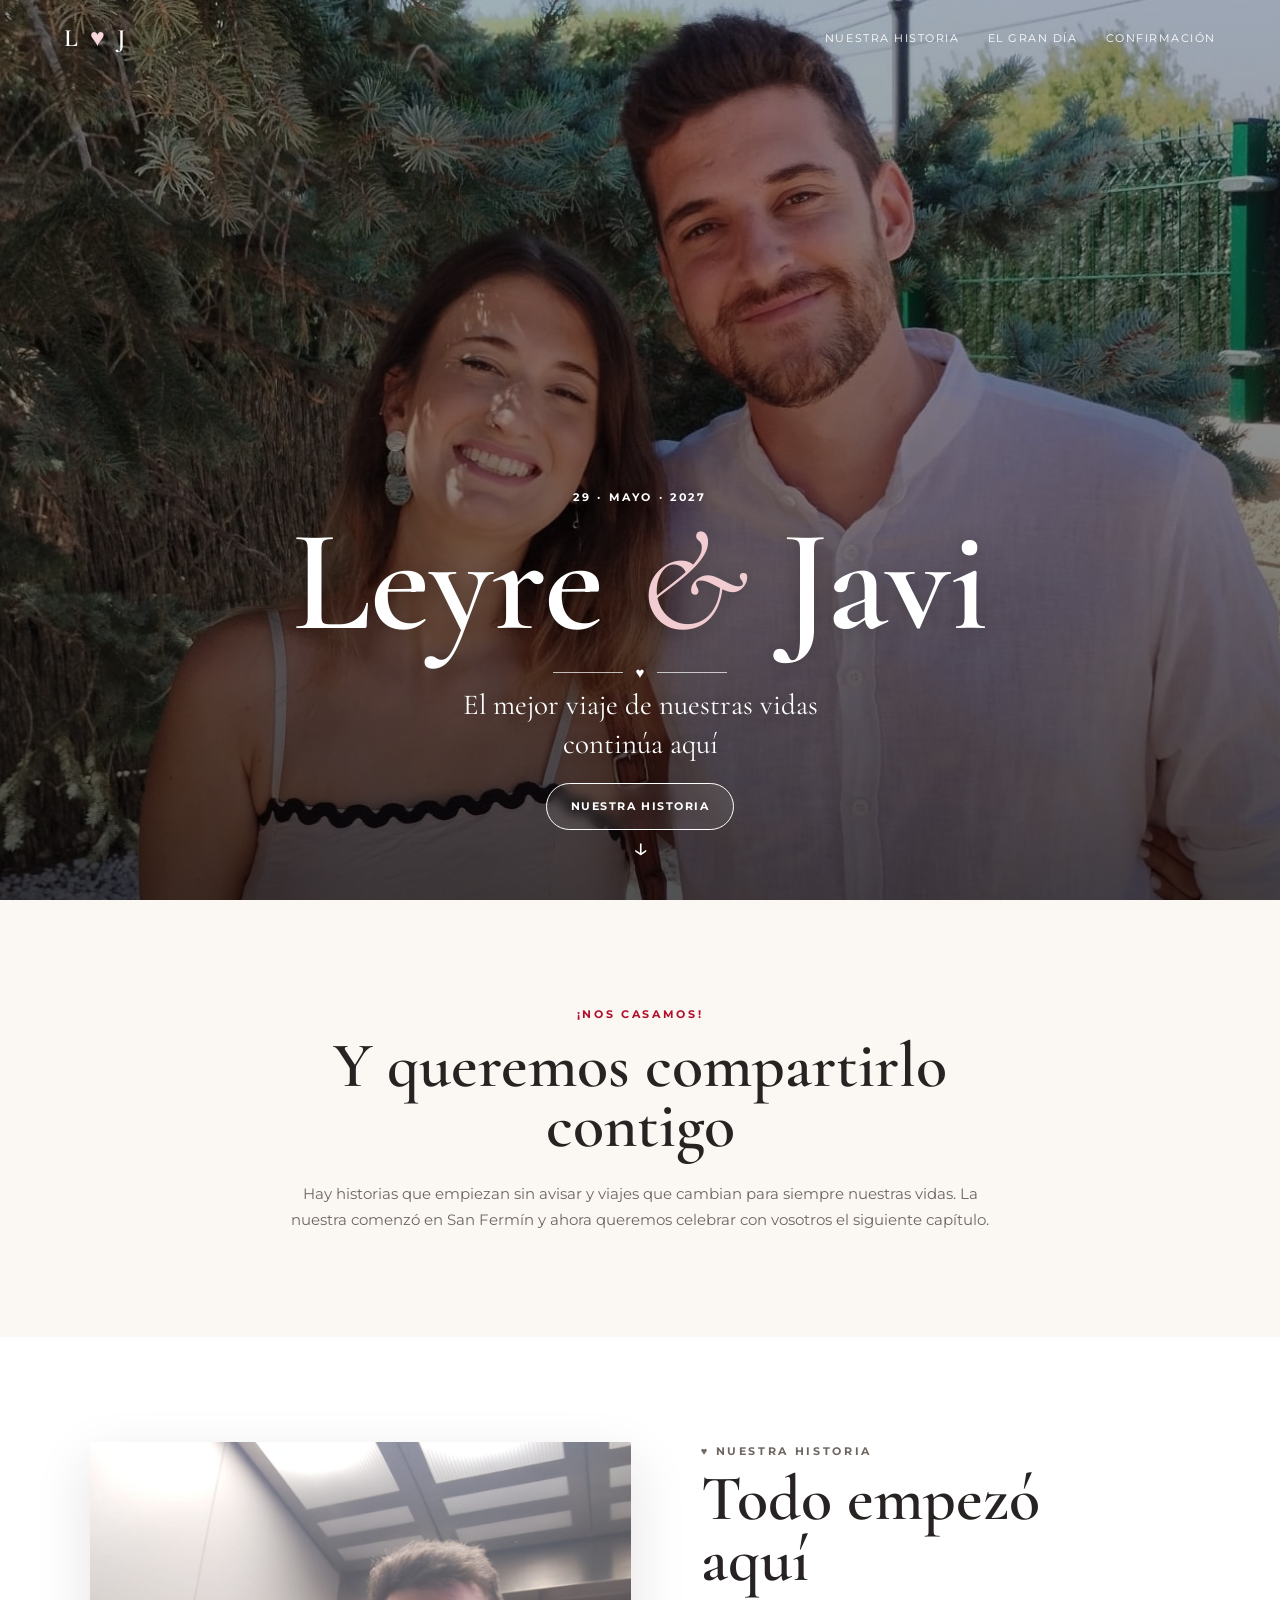
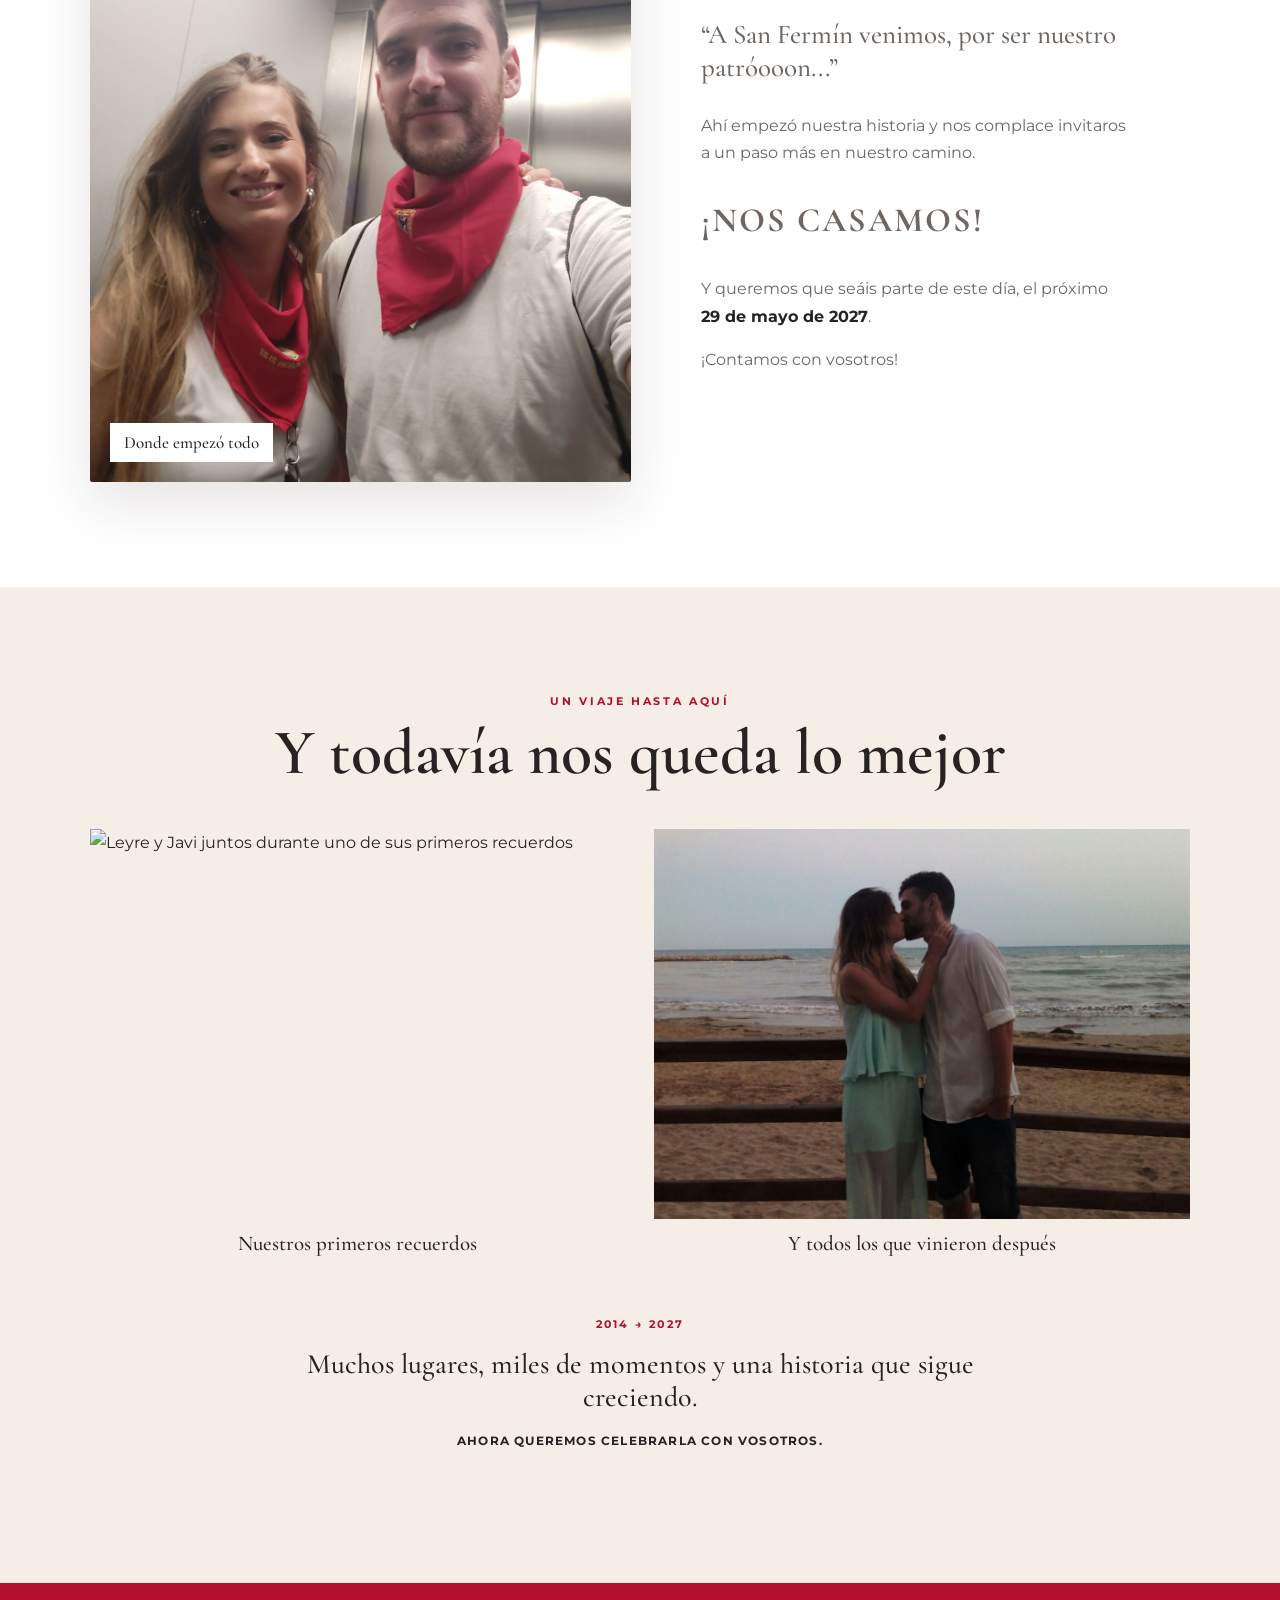
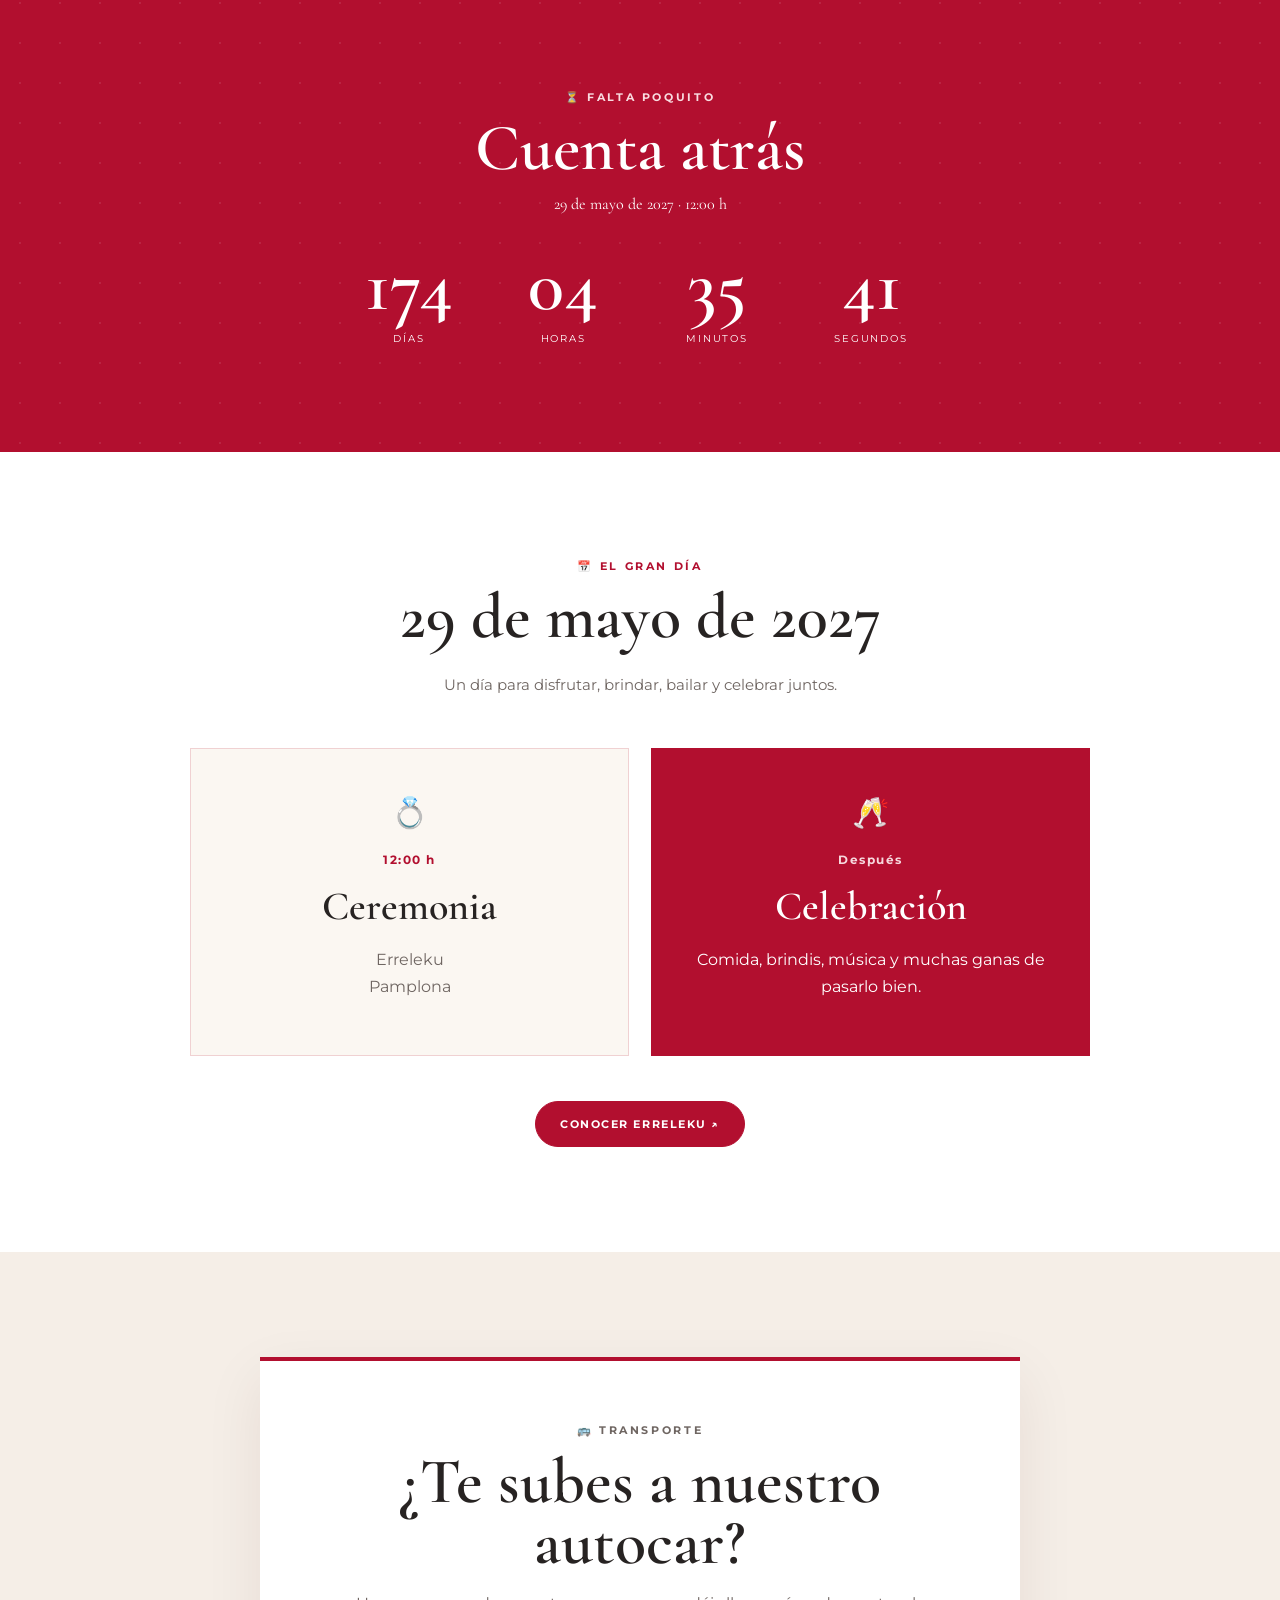
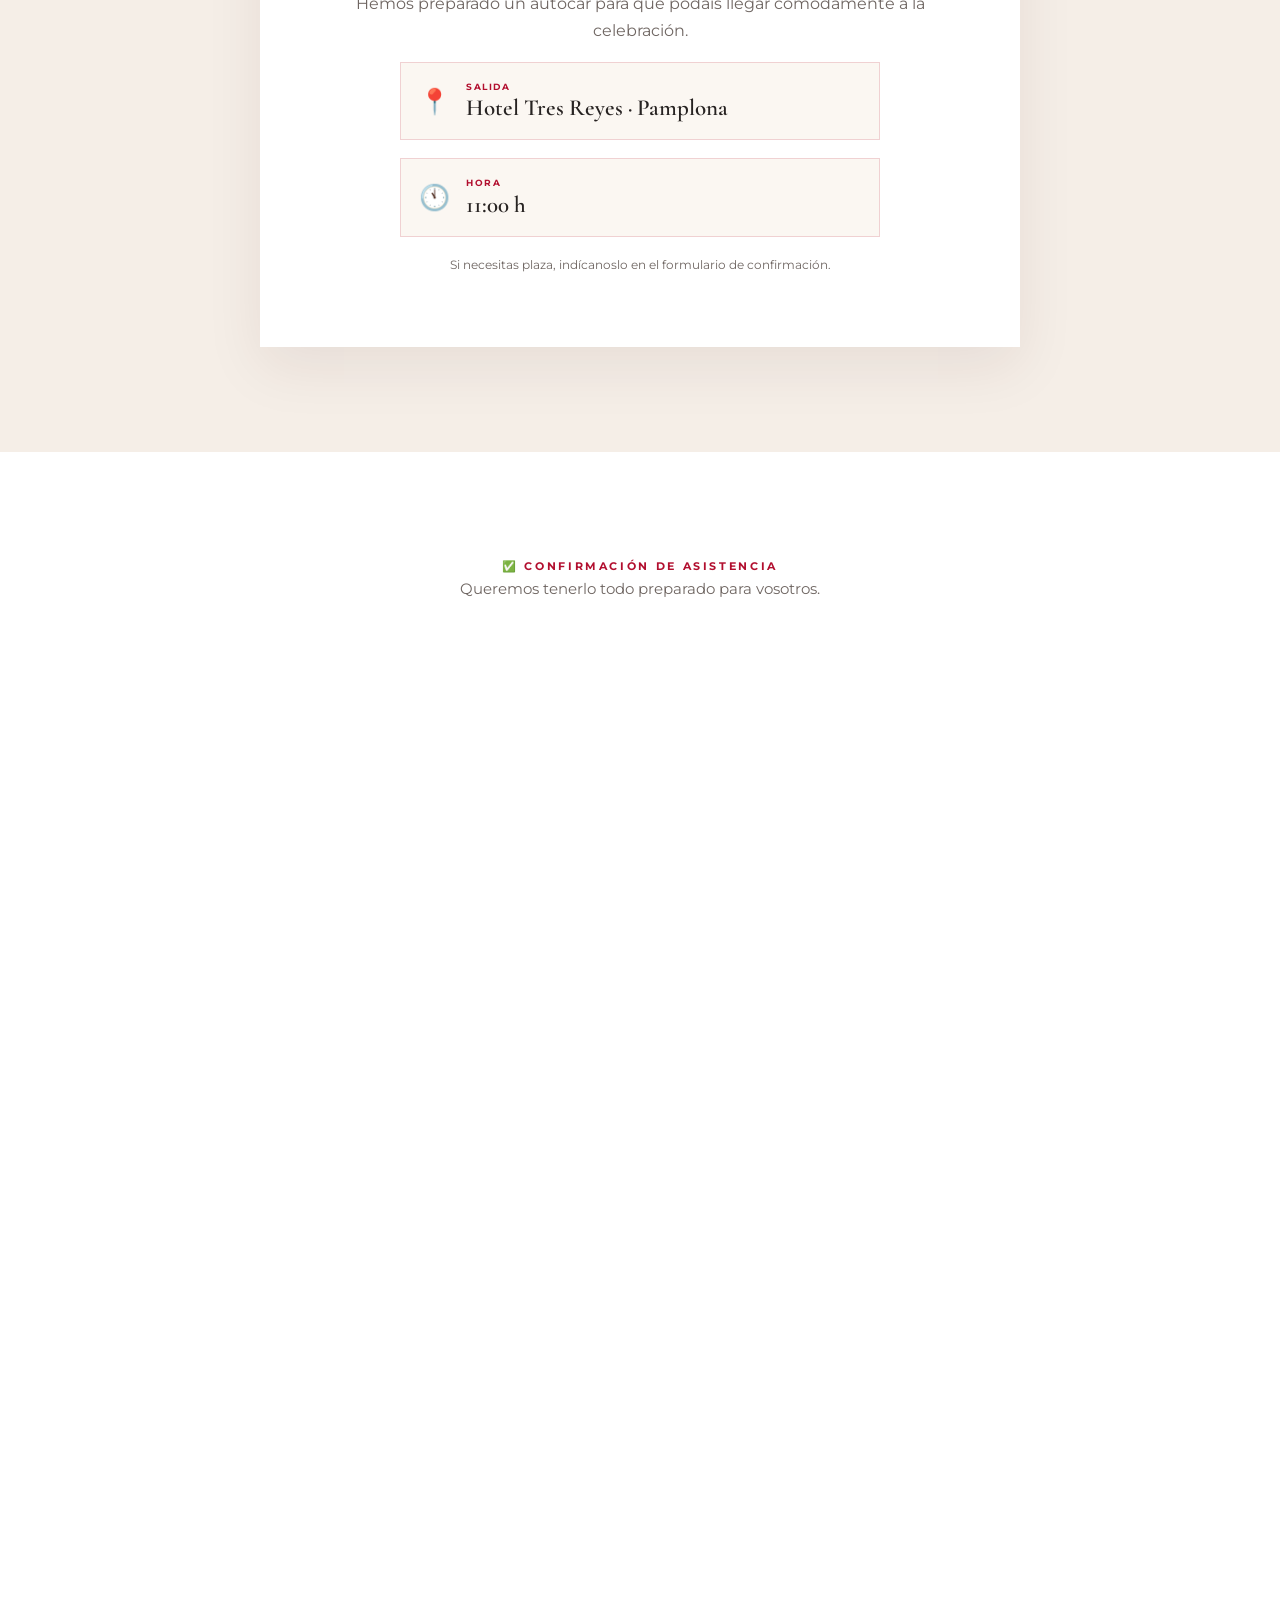
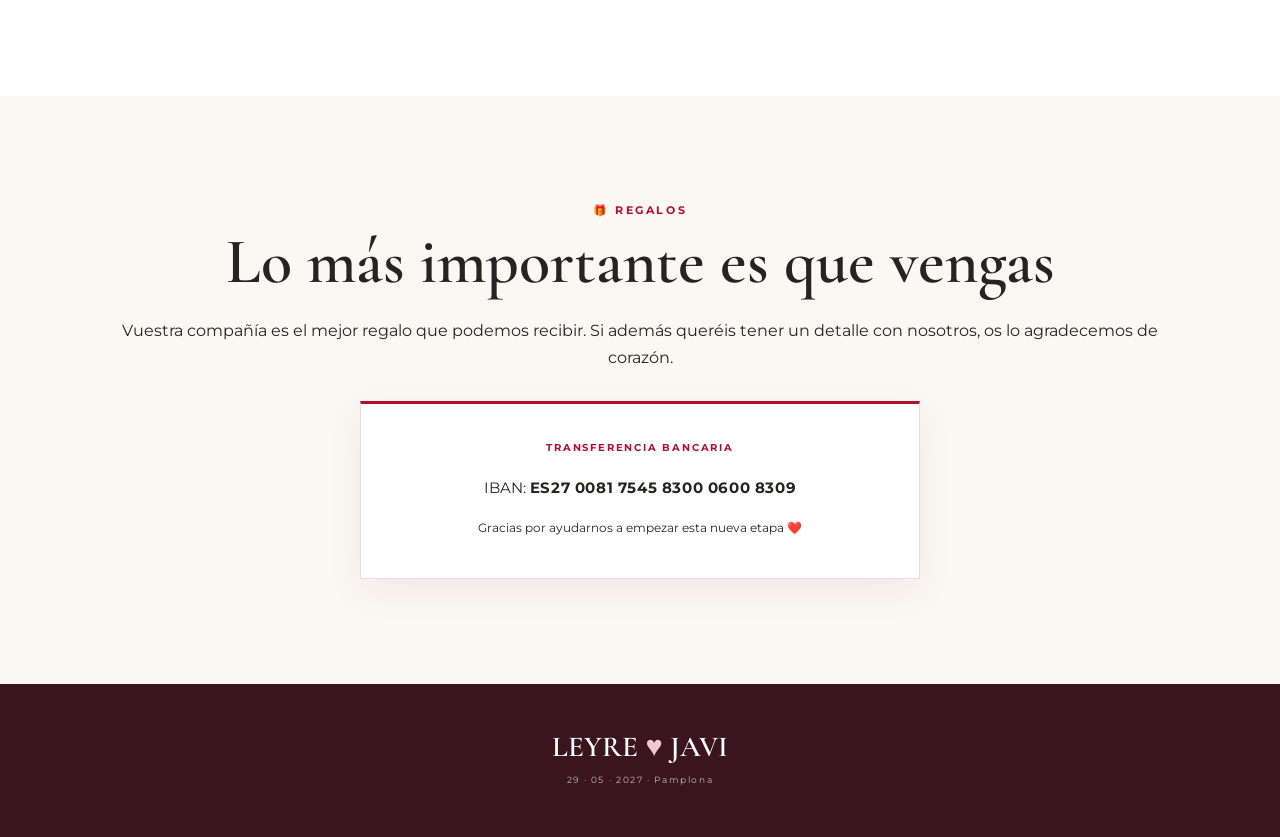
==== commit 6e8f80f3: "Update index.html" ====
--- a/index.html
+++ b/index.html
@@ -64,7 +64,7 @@
       </div>
       <div class="journey-grid">
         <figure>
-          <img src="Gemini_Generated_Image.jpg" alt="Leyre y Javi juntos durante uno de sus primeros recuerdos">
+          <img src="Gemini_Generated_Image2.jpg" alt="Leyre y Javi juntos durante uno de sus primeros recuerdos">
           <figcaption>Nuestros primeros recuerdos</figcaption>
         </figure>
         <figure class="journey-feature">
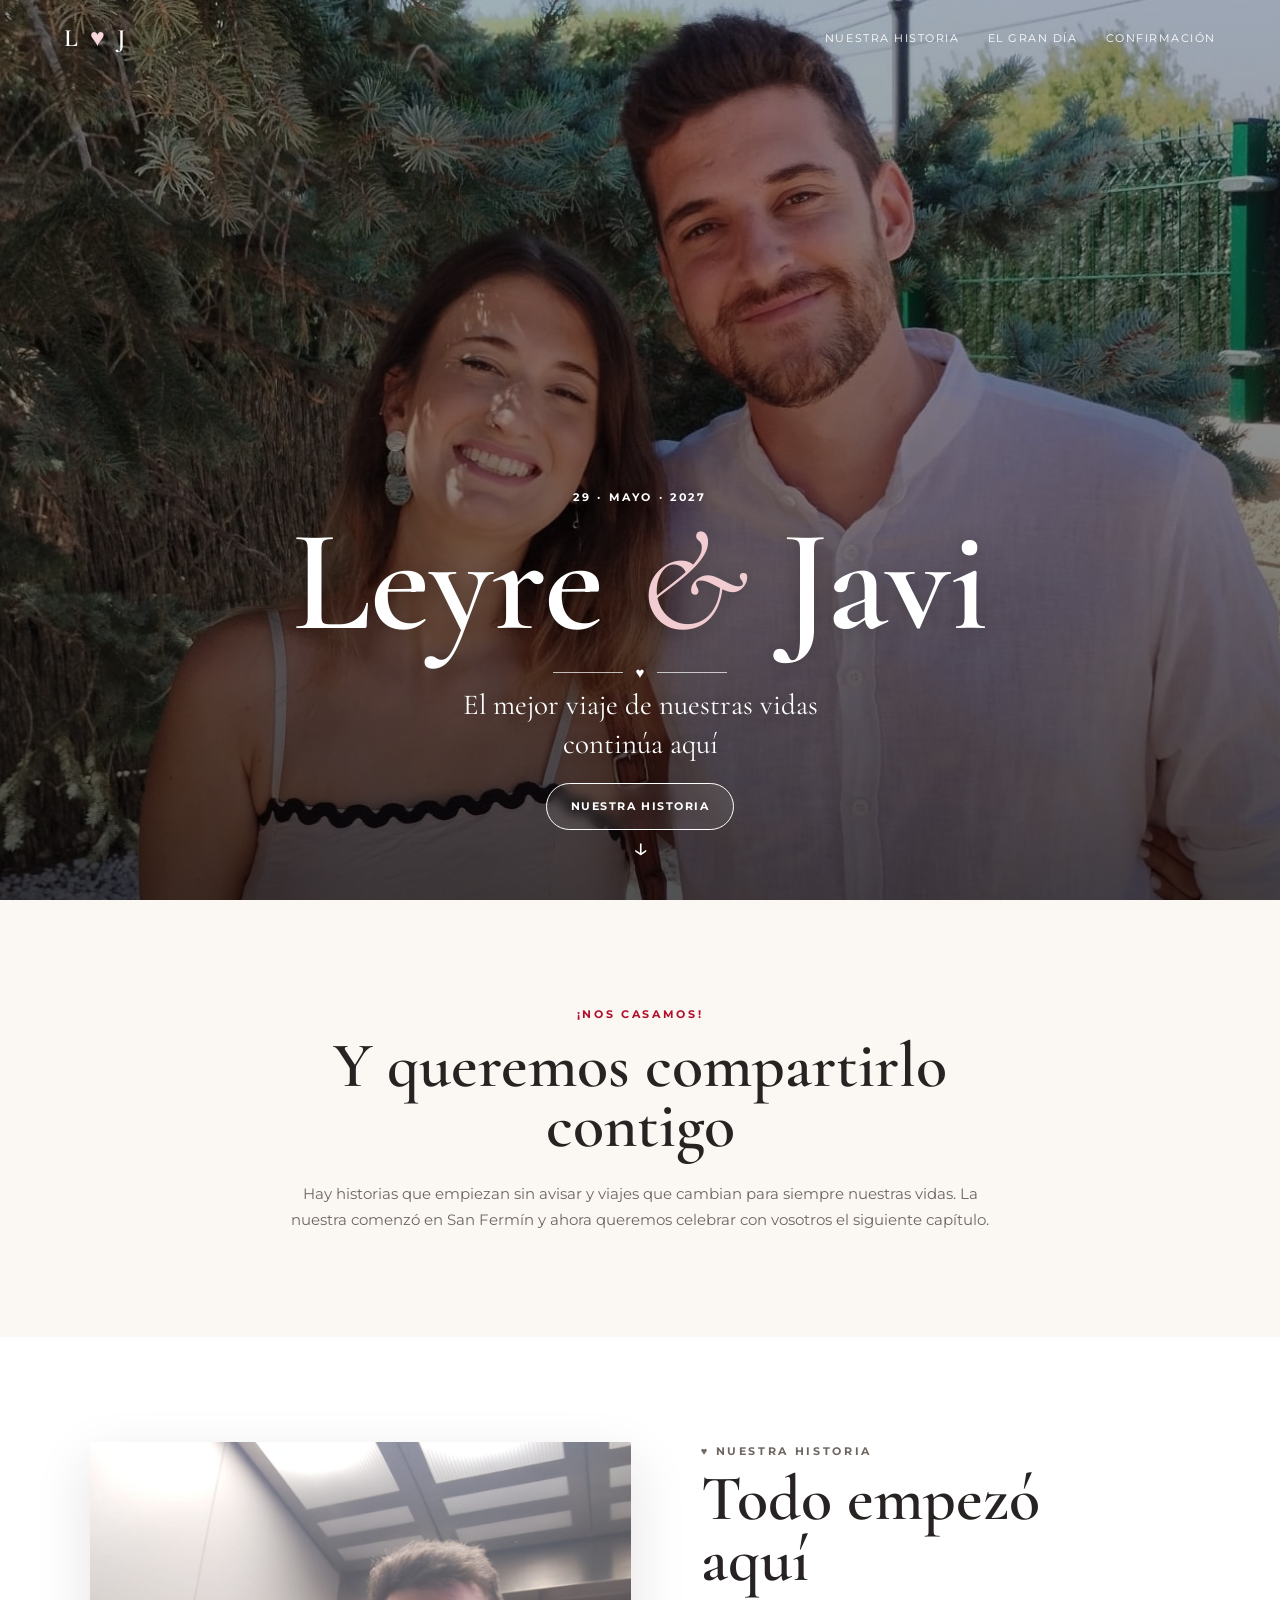
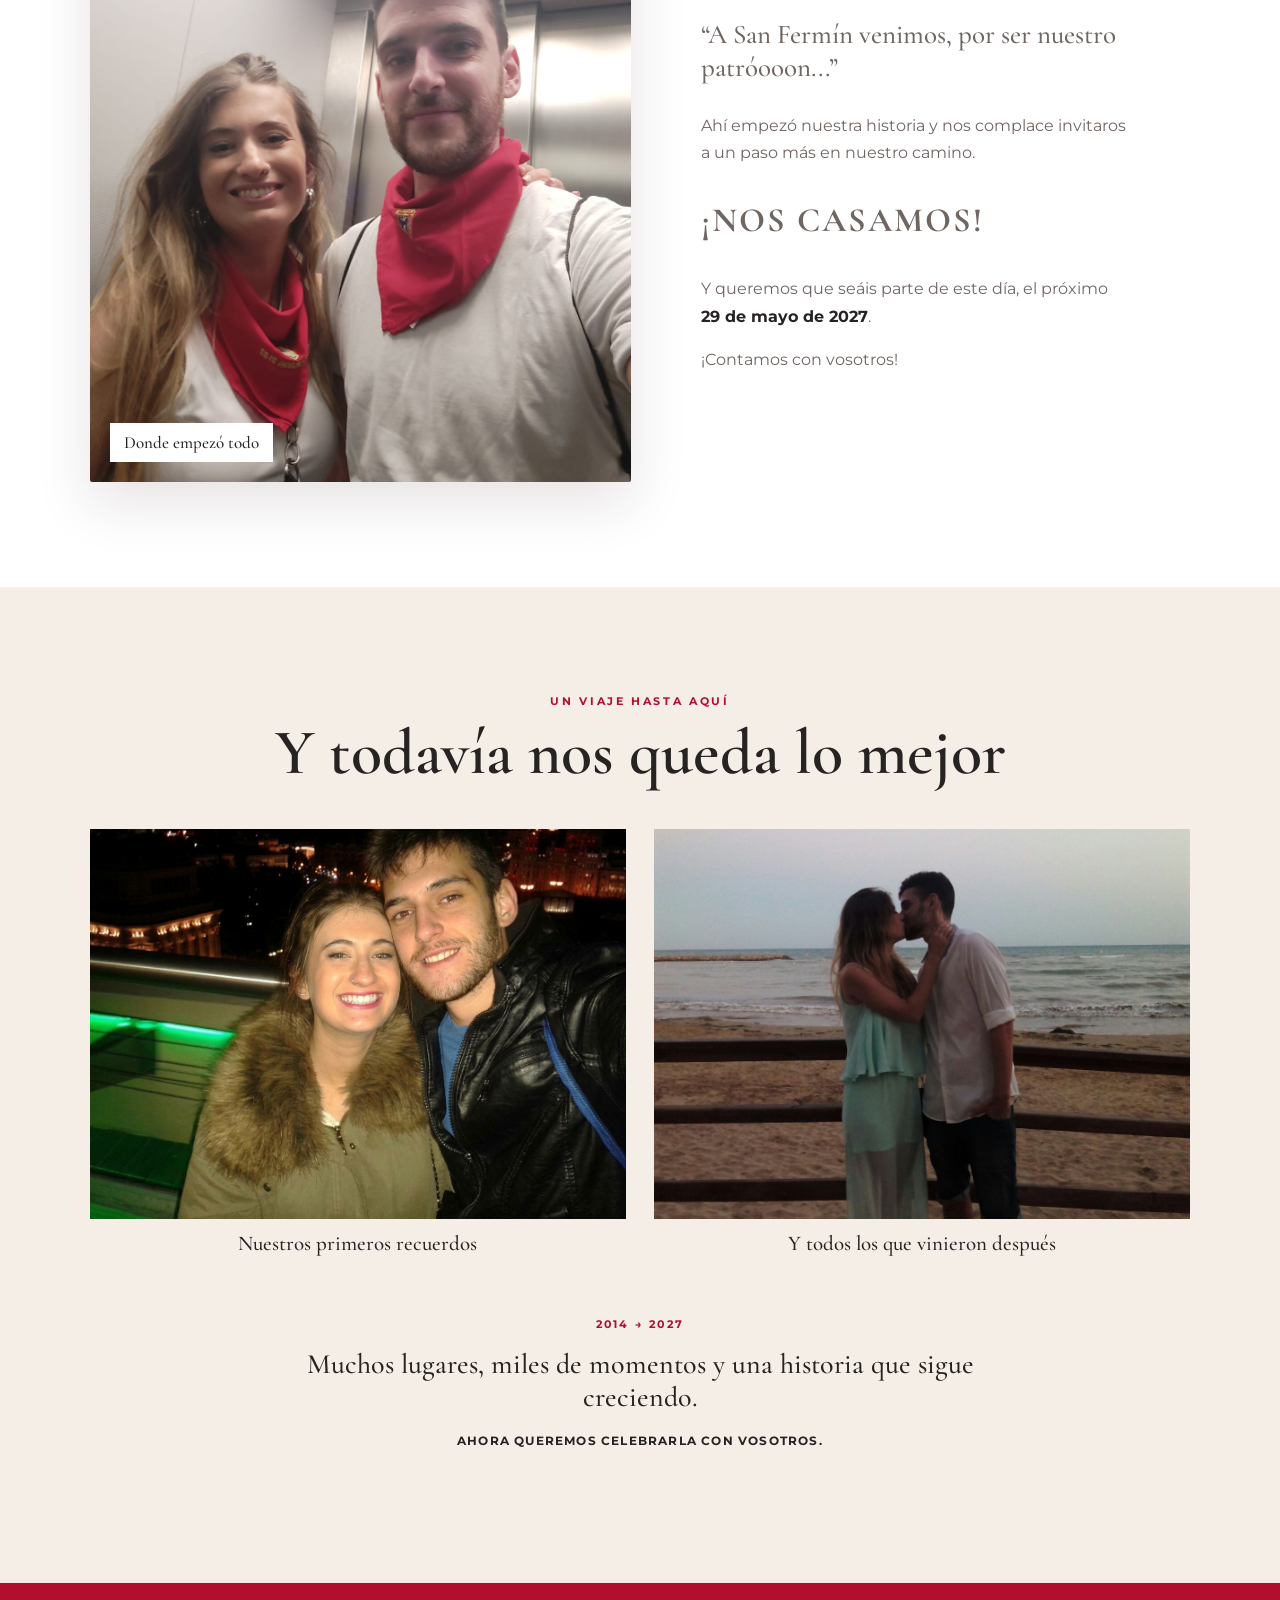
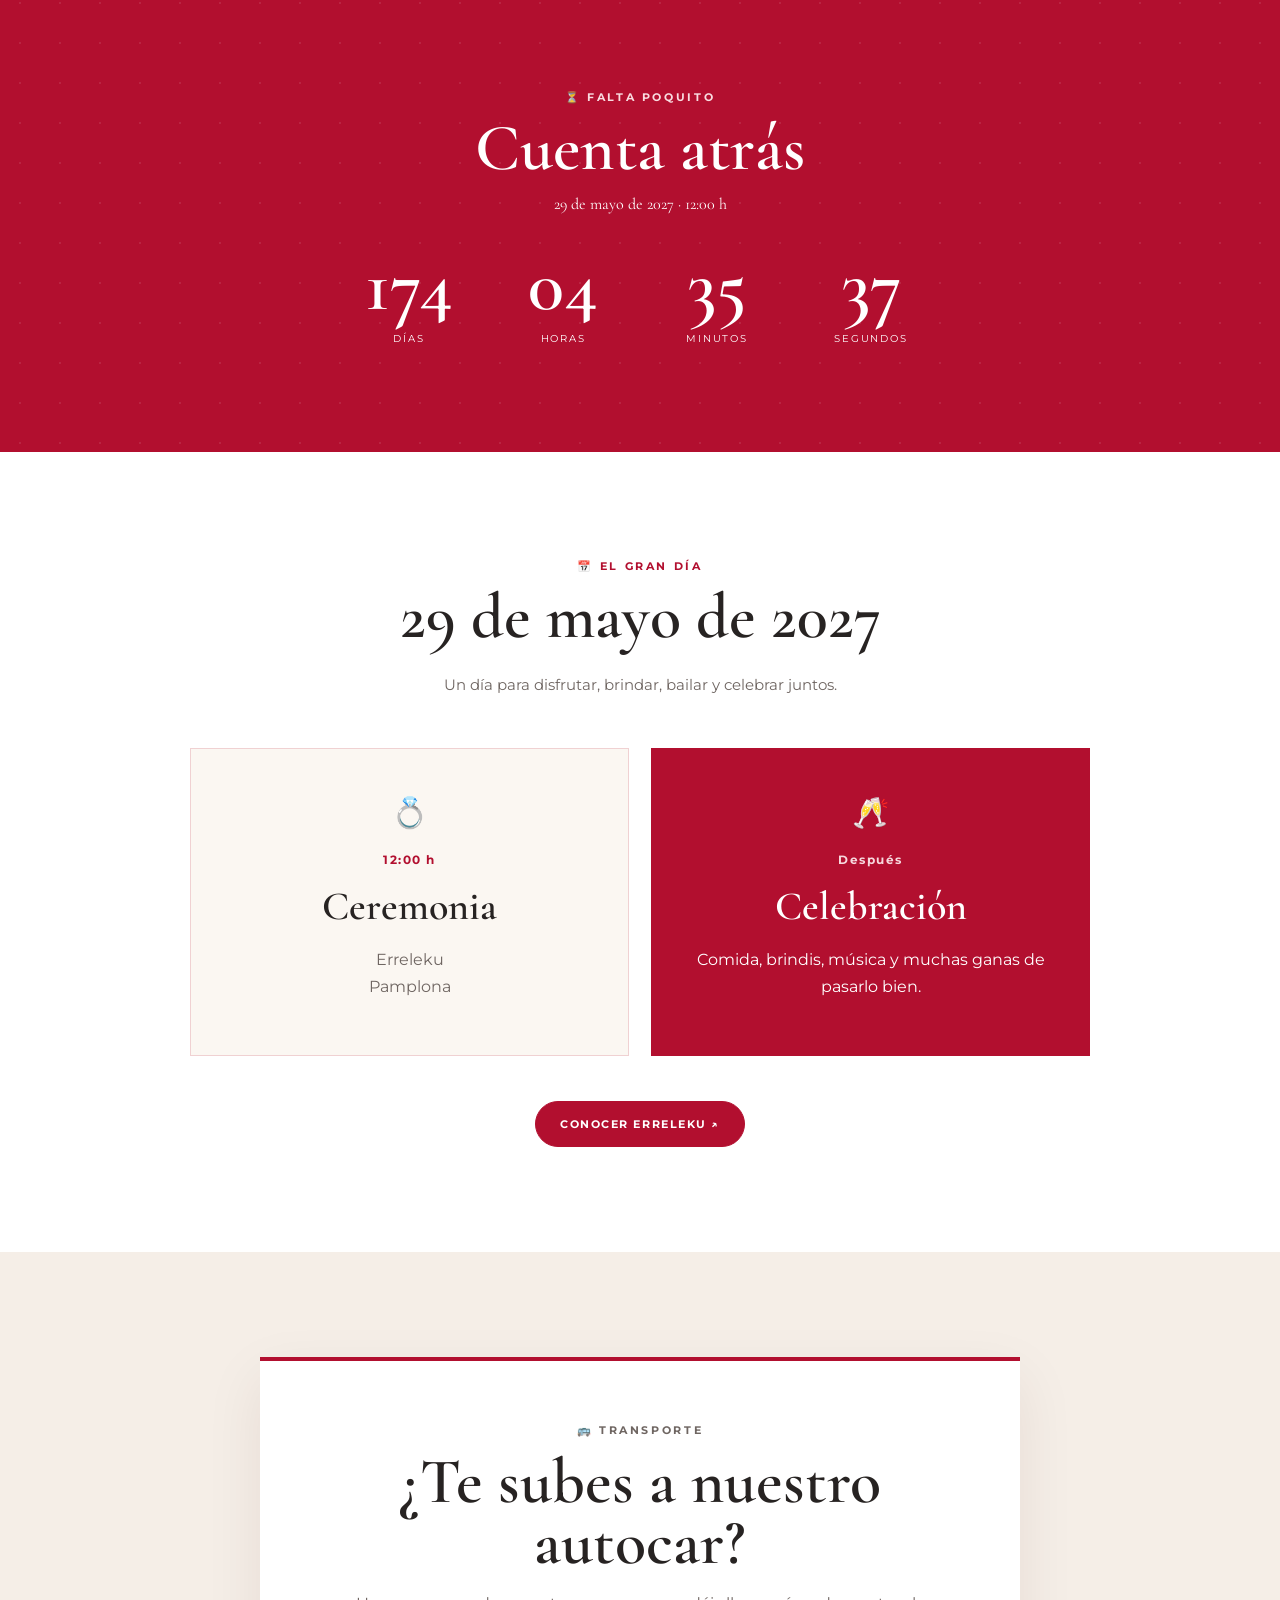
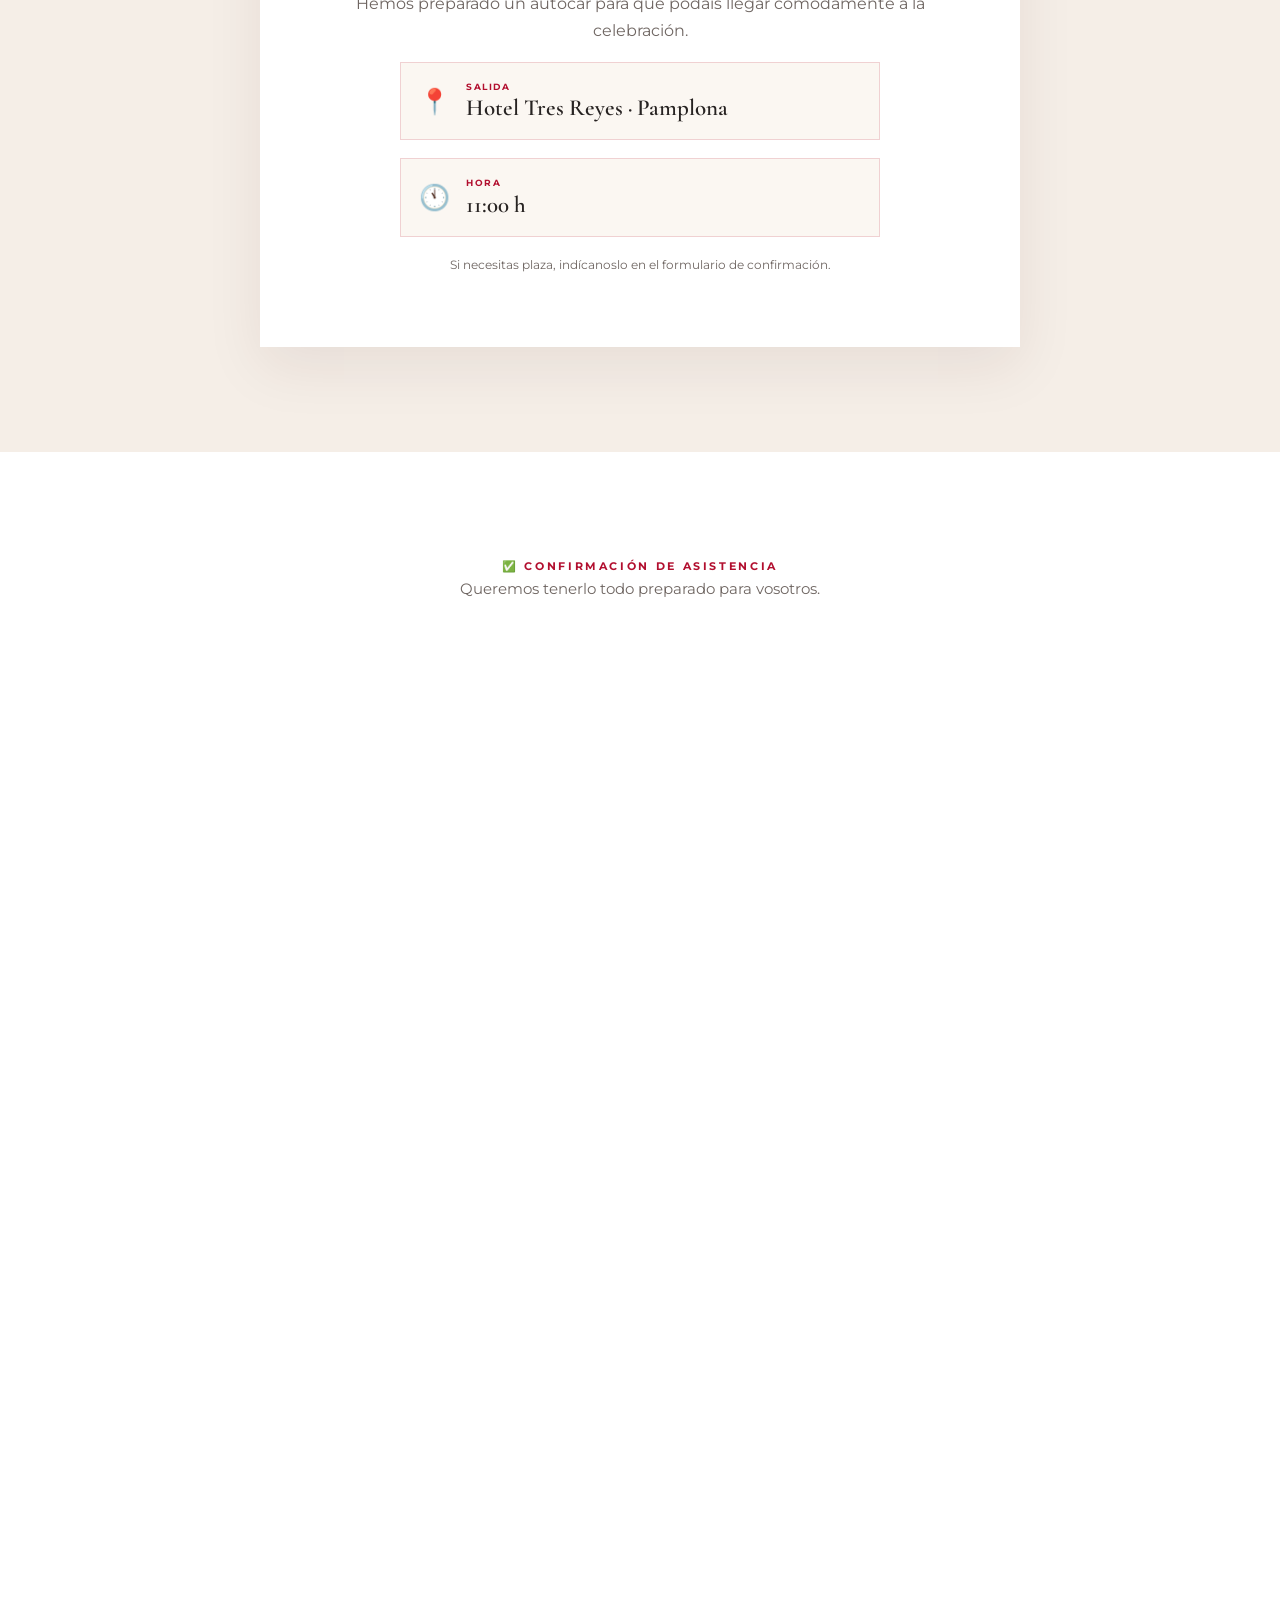
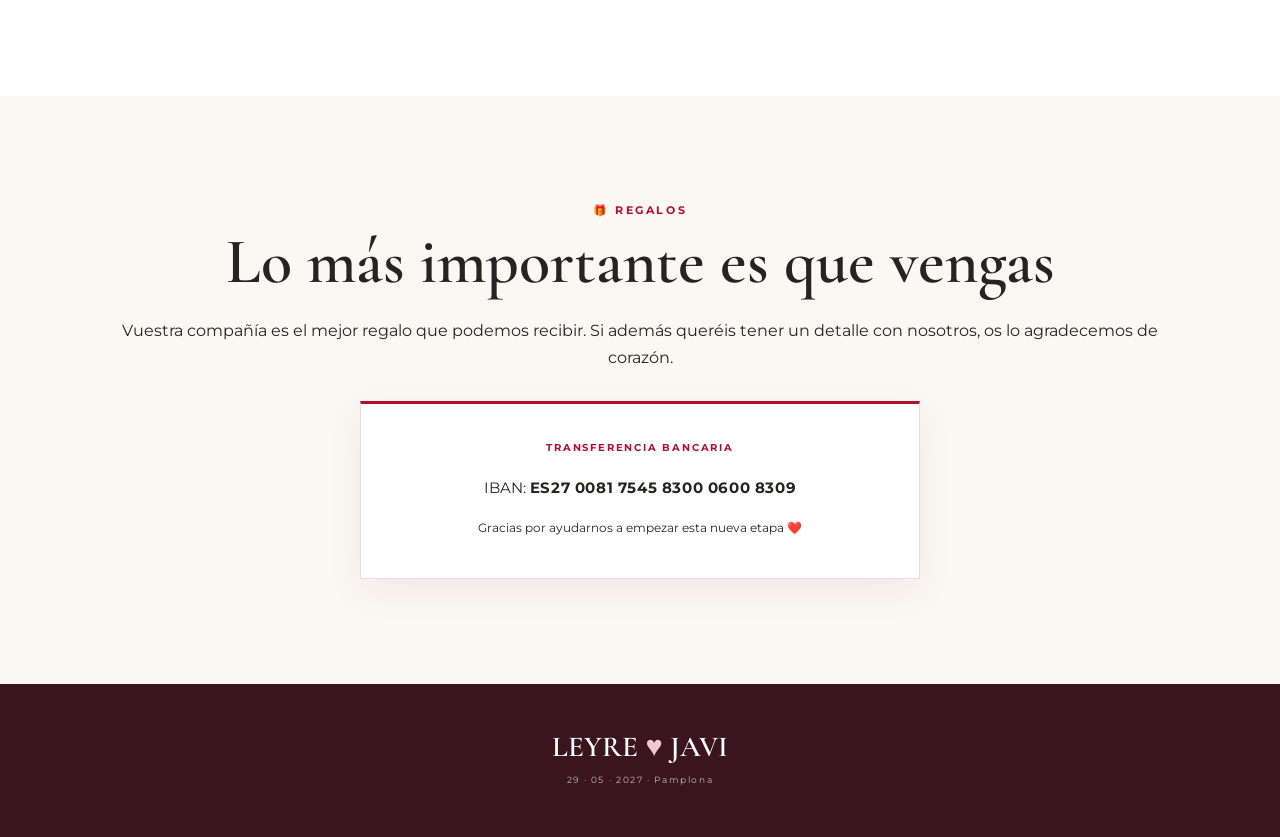
==== commit 7d3a47bd: "Update index.html" ====
--- a/index.html
+++ b/index.html
@@ -64,7 +64,7 @@
       </div>
       <div class="journey-grid">
         <figure>
-          <img src="Gemini_Generated_Image2.jpg" alt="Leyre y Javi juntos durante uno de sus primeros recuerdos">
+          <img src="Gemini_Generated_Image2_jpg.jpg" alt="Leyre y Javi juntos durante uno de sus primeros recuerdos">
           <figcaption>Nuestros primeros recuerdos</figcaption>
         </figure>
         <figure class="journey-feature">
